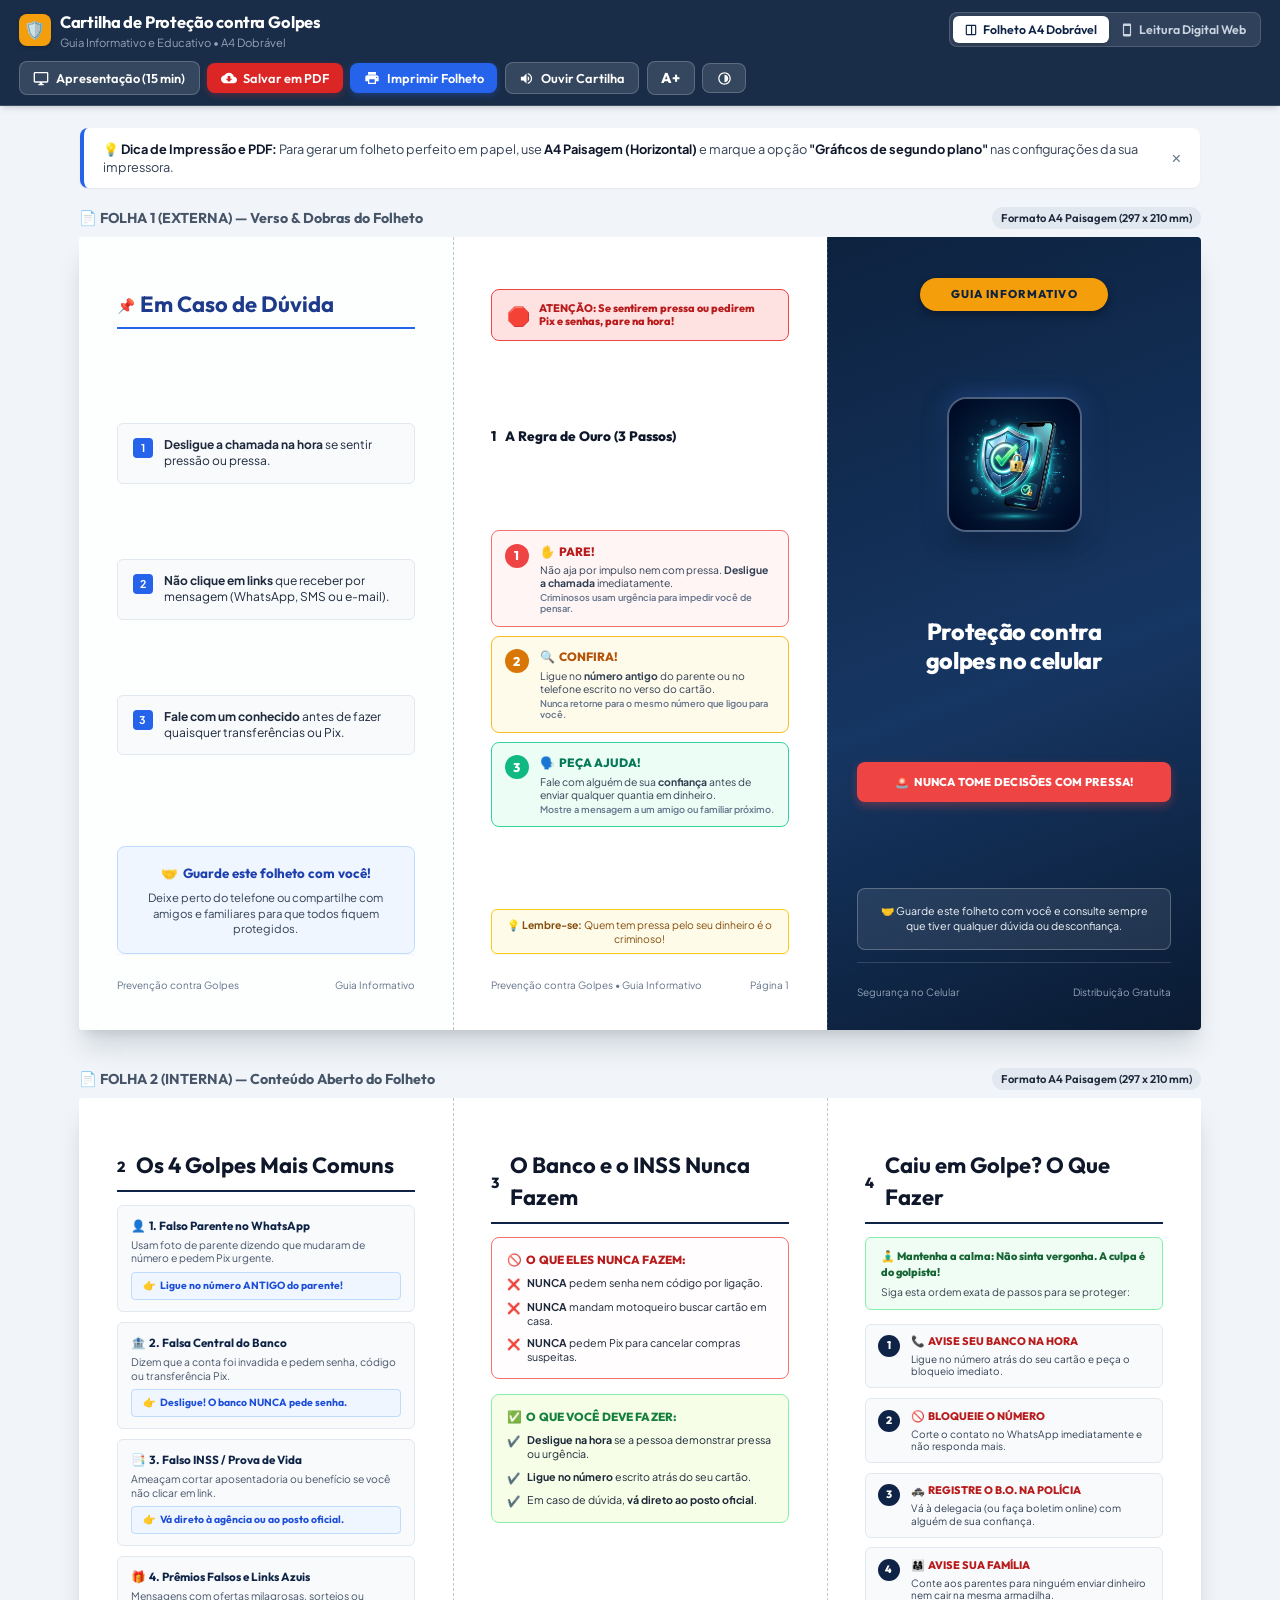
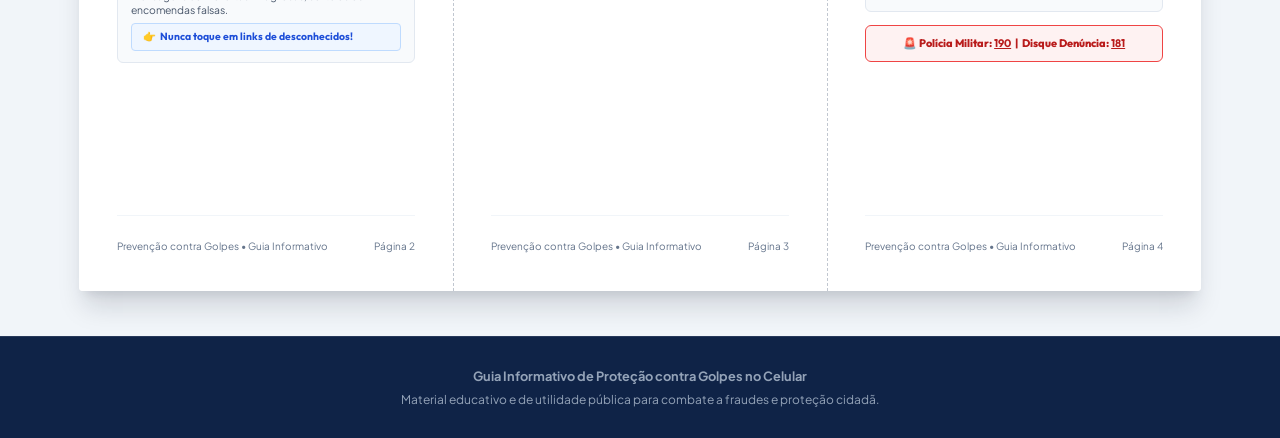
==== index.html @ 82b30ce7 "Publicar cartilha e apresentação" ====
<!DOCTYPE html>
<html lang="pt-BR">

<head>
  <meta charset="UTF-8">
  <meta name="viewport" content="width=device-width, initial-scale=1.0">
  <meta name="description"
    content="Guia Informativo e Cartilha de Proteção contra Golpes no Celular. Aprenda a reconhecer golpes comuns e saiba como se proteger com dicas práticas e telefones de emergência.">
  <meta name="theme-color" content="#0d223f">
  <title>Cartilha: Proteção Contra Golpes no Celular | Guia Informativo</title>

  <link rel="stylesheet" href="style.css">

  <!-- Biblioteca html2pdf para geração de PDF em alta resolução no cliente -->
  <script src="assets/html2pdf.bundle.min.js"></script>
</head>

<body>

  <!-- ======================================================================
       BARRA SUPERIOR DE FERRAMENTAS E ACESSIBILIDADE
       ====================================================================== -->
  <header class="top-toolbar no-print">
    <div class="toolbar-container">

      <!-- Marca / Título -->
      <div class="toolbar-brand">
        <div class="brand-icon" aria-hidden="true">🛡️</div>
        <div>
          <span class="brand-title">Cartilha de Proteção contra Golpes</span>
          <span class="brand-subtitle">Guia Informativo e Educativo • A4 Dobrável</span>
        </div>
      </div>

      <!-- Controles de Modo de Visualização -->
      <div class="btn-group" role="group" aria-label="Modo de visualização">
        <button id="btnViewTrifold" class="btn-toggle active"
          title="Visualizar layout original de folheto sanfonado A4">
          <svg width="14" height="14" viewBox="0 0 24 24" fill="currentColor">
            <path
              d="M19 3H5c-1.1 0-2 .9-2 2v14c0 1.1.9 2 2 2h14c1.1 0 2-.9 2-2V5c0-1.1-.9-2-2-2zm-7 16H5V5h7v14zm7 0h-5V5h5v14z" />
          </svg>
          Folheto A4 Dobrável
        </button>
        <button id="btnViewDigital" class="btn-toggle" title="Visualizar cartilha web em leitura contínua e interativa">
          <svg width="14" height="14" viewBox="0 0 24 24" fill="currentColor">
            <path
              d="M17 1.01L7 1c-1.1 0-2 .9-2 2v18c0 1.1.9 2 2 2h10c1.1 0 2-.9 2-2V3c0-1.1-.9-1.99-2-1.99zM17 19H7V5h10v14z" />
          </svg>
          Leitura Digital Web
        </button>
      </div>

      <!-- Ações: Download PDF, Impressão e Acessibilidade -->
      <div class="toolbar-actions">
        <!-- Apresentação para Palestra (15 min) -->
        <a href="apresentacao.html" class="btn btn-ghost"
          title="Abrir apresentação de slides interativa para palestra de 15 minutos">
          <svg width="16" height="16" viewBox="0 0 24 24" fill="currentColor">
            <path
              d="M21 3H3c-1.1 0-2 .9-2 2v12c0 1.1.9 2 2 2h7v2H8v2h8v-2h-2v-2h7c1.1 0 2-.9 2-2V5c0-1.1-.9-2-2-2zm0 14H3V5h18v12z" />
          </svg>
          Apresentação (15 min)
        </a>

        <!-- Salvar / Baixar PDF -->
        <button id="btnDownloadPdf" class="btn btn-pdf" title="Baixar arquivo PDF de alta resolução imediatamente">
          <svg width="16" height="16" viewBox="0 0 24 24" fill="currentColor">
            <path
              d="M19.35 10.04C18.67 6.59 15.64 4 12 4 9.11 4 6.6 5.64 5.35 8.04 2.34 8.36 0 10.91 0 14c0 3.31 2.69 6 6 6h13c2.76 0 5-2.24 5-5 0-2.64-2.05-4.78-4.65-4.96zM17 13l-5 5-5-5h3V9h4v4h3z" />
          </svg>
          Salvar em PDF
        </button>

        <!-- Diálogo de Impressão -->
        <button id="btnPrintNative" class="btn btn-print" title="Abrir janela de impressão do navegador">
          <svg width="16" height="16" viewBox="0 0 24 24" fill="currentColor">
            <path
              d="M19 8H5c-1.66 0-3 1.34-3 3v6h4v4h12v-4h4v-6c0-1.66-1.34-3-3-3zm-3 11H8v-5h8v5zm3-7c-.55 0-1-.45-1-1s.45-1 1-1 1 .45 1 1-.45 1-1 1zm-1-9H6v4h12V3z" />
          </svg>
          Imprimir Folheto
        </button>

        <!-- Leitor de Áudio -->
        <button id="btnSpeak" class="btn btn-ghost" title="Ouvir orientações da cartilha em voz alta">
          <svg width="15" height="15" viewBox="0 0 24 24" fill="currentColor">
            <path
              d="M3 9v6h4l5 5V4L7 9H3zm13.5 3c0-1.77-1.02-3.29-2.5-4.03v8.05c1.48-.73 2.5-2.25 2.5-4.02zM14 3.23v2.06c2.89.86 5 3.54 5 6.71s-2.11 5.85-5 6.71v2.06c4.01-.91 7-4.49 7-8.77s-2.99-7.86-7-8.77z" />
          </svg>
          Ouvir Cartilha
        </button>

        <!-- Acessibilidade: Tamanho de Fonte -->
        <button id="btnFontSize" class="btn btn-ghost" title="Aumentar tamanho das letras para facilitar leitura">
          <span style="font-weight: 800; font-size: 0.95rem;">A+</span>
        </button>

        <!-- Acessibilidade: Alto Contraste -->
        <button id="btnContrast" class="btn btn-ghost" title="Alternar modo de alto contraste para melhor visibilidade">
          <svg width="15" height="15" viewBox="0 0 24 24" fill="currentColor">
            <path
              d="M12 2C6.48 2 2 6.48 2 12s4.48 10 10 10 10-4.48 10-10S17.52 2 12 2zm0 18c-4.41 0-8-3.59-8-8s3.59-8 8-8 8 3.59 8 8-3.59 8-8 8zm0-14v12c3.31 0 6-2.69 6-6s-2.69-6-6-6z" />
          </svg>
        </button>
      </div>

    </div>
  </header>

  <!-- ======================================================================
       CONTEÚDO PRINCIPAL
       ====================================================================== -->
  <main class="main-wrapper">

    <!-- Dica Amigável para Salvar em PDF / Impressão -->
    <div id="printTipBar" class="print-tip-bar no-print">
      <div>
        💡 <strong>Dica de Impressão e PDF:</strong> Para gerar um folheto perfeito em papel, use <strong>A4 Paisagem
          (Horizontal)</strong> e marque a opção <strong>"Gráficos de segundo plano"</strong> nas configurações da sua
        impressora.
      </div>
      <button id="closeTipBtn" class="close-tip" title="Fechar dica">&times;</button>
    </div>

    <!-- ====================================================================
         CONTAINER 1: FOLHETO SANFONADO A4 (FRENTE E VERSO)
         Idêntico ao arquivo PDF original em formato dobrável
         ==================================================================== -->
    <div id="trifoldPrintTarget">
      <div id="trifoldContainer" class="trifold-view-container active-view">

        <!-- =================== PÁGINA 1: EXTERNA / VERSO =================== -->
        <div class="sheet-section">
          <div class="sheet-label no-print">
            <span>📄 FOLHA 1 (EXTERNA) — Verso & Dobras do Folheto</span>
            <span class="sheet-badge">Formato A4 Paisagem (297 x 210 mm)</span>
          </div>

          <div class="a4-sheet" id="sheetPage1">

            <!-- Painel 1 (Esquerda): Em Caso de Dúvida -->
            <section class="panel panel-doubt" aria-label="Em Caso de Dúvida">
              <div class="panel-content">
                <div class="section-badge-blue">
                  <span aria-hidden="true">📌</span>
                  <h2>Em Caso de Dúvida</h2>
                </div>

                <ul class="doubt-list">
                  <li class="doubt-item">
                    <span class="doubt-num">1</span>
                    <span><strong>Desligue a chamada na hora</strong> se sentir pressão ou pressa.</span>
                  </li>
                  <li class="doubt-item">
                    <span class="doubt-num">2</span>
                    <span><strong>Não clique em links</strong> que receber por mensagem (WhatsApp, SMS ou
                      e-mail).</span>
                  </li>
                  <li class="doubt-item">
                    <span class="doubt-num">3</span>
                    <span><strong>Fale com um conhecido</strong> antes de fazer quaisquer transferências ou Pix.</span>
                  </li>
                </ul>

                <div class="keep-booklet-box">
                  <h4><span aria-hidden="true">🤝</span> Guarde este folheto com você!</h4>
                  <p>Deixe perto do telefone ou compartilhe com amigos e familiares para que todos fiquem protegidos.
                  </p>
                </div>
              </div>

              <footer class="panel-footer">
                <span>Prevenção contra Golpes</span>
                <span>Guia Informativo</span>
              </footer>
            </section>

            <!-- Painel 2 (Centro): A Regra de Ouro (3 Passos) -->
            <section class="panel panel-golden-rule" aria-label="A Regra de Ouro">
              <div class="panel-content">
                <div class="attention-banner">
                  <span class="alert-icon" aria-hidden="true">🛑</span>
                  <p>ATENÇÃO: Se sentirem pressa ou pedirem Pix e senhas, pare na hora!</p>
                </div>

                <div class="golden-title">
                  <span class="step-num-dark">1</span>
                  <h2>A Regra de Ouro (3 Passos)</h2>
                </div>

                <div class="golden-steps">
                  <!-- Passo 1 -->
                  <div class="golden-step-card step-red">
                    <div class="step-badge-circle">1</div>
                    <div class="step-card-body">
                      <h4><span aria-hidden="true">✋</span> PARE!</h4>
                      <p>Não aja por impulso nem com pressa. <strong>Desligue a chamada</strong> imediatamente.</p>
                      <span class="step-action-hint">Criminosos usam urgência para impedir você de pensar.</span>
                    </div>
                  </div>

                  <!-- Passo 2 -->
                  <div class="golden-step-card step-amber">
                    <div class="step-badge-circle">2</div>
                    <div class="step-card-body">
                      <h4><span aria-hidden="true">🔍</span> CONFIRA!</h4>
                      <p>Ligue no <strong>número antigo</strong> do parente ou no telefone escrito no verso do cartão.</p>
                      <span class="step-action-hint">Nunca retorne para o mesmo número que ligou para você.</span>
                    </div>
                  </div>

                  <!-- Passo 3 -->
                  <div class="golden-step-card step-green">
                    <div class="step-badge-circle">3</div>
                    <div class="step-card-body">
                      <h4><span aria-hidden="true">🗣️</span> PEÇA AJUDA!</h4>
                      <p>Fale com alguém de sua <strong>confiança</strong> antes de enviar qualquer quantia em dinheiro.</p>
                      <span class="step-action-hint">Mostre a mensagem a um amigo ou familiar próximo.</span>
                    </div>
                  </div>
                </div>

                <div class="golden-tip-box">
                  💡 <strong>Lembre-se:</strong> Quem tem pressa pelo seu dinheiro é o criminoso!
                </div>
              </div>

              <footer class="panel-footer">
                <span>Prevenção contra Golpes • Guia Informativo</span>
                <span>Página 1</span>
              </footer>
            </section>

            <!-- Painel 3 (Direita): Capa Principal do Folheto -->
            <section class="panel panel-cover" aria-label="Capa do Guia Informativo">
              <div class="panel-content">
                <div class="cover-badge">GUIA INFORMATIVO</div>

                <div class="cover-illustration">
                  <img src="assets/cover-illustration.jpg" alt="Escudo de proteção digital e smartphone seguro"
                    width="145" height="145">
                </div>

                <h1 class="cover-title">
                  Proteção contra<br>
                  <span>golpes no celular</span>
                </h1>

                <div class="cover-alert-banner">
                  <span aria-hidden="true">🚨</span>
                  <span>NUNCA TOME DECISÕES COM PRESSA!</span>
                </div>

                <div class="cover-reminder-box">
                  <p>🤝 Guarde este folheto com você e consulte sempre que tiver qualquer dúvida ou desconfiança.</p>
                </div>
              </div>

              <footer class="panel-footer" style="border-top-color: rgba(255,255,255,0.15); color: #94a3b8;">
                <span>Segurança no Celular</span>
                <span>Distribuição Gratuita</span>
              </footer>
            </section>

          </div>
        </div>

        <!-- =================== PÁGINA 2: INTERNA / FRENTE ABERTA =================== -->
        <div class="sheet-section">
          <div class="sheet-label no-print">
            <span>📄 FOLHA 2 (INTERNA) — Conteúdo Aberto do Folheto</span>
            <span class="sheet-badge">Formato A4 Paisagem (297 x 210 mm)</span>
          </div>

          <div class="a4-sheet" id="sheetPage2">

            <!-- Painel 4 (Esquerda): Os 4 Golpes Mais Comuns -->
            <section class="panel panel-scams" aria-label="Os 4 Golpes Mais Comuns">
              <div class="panel-content">
                <div class="section-header-line">
                  <span class="step-num-dark">2</span>
                  <h2>Os 4 Golpes Mais Comuns</h2>
                </div>

                <div class="scams-list">
                  <!-- Golpe 1 -->
                  <div class="scam-item-card">
                    <div class="scam-header">
                      <span aria-hidden="true">👤</span>
                      <span>1. Falso Parente no WhatsApp</span>
                    </div>
                    <p class="scam-desc">Usam foto de parente dizendo que mudaram de número e pedem Pix urgente.</p>
                    <div class="scam-action">
                      <span aria-hidden="true">👉</span> Ligue no número ANTIGO do parente!
                    </div>
                  </div>

                  <!-- Golpe 2 -->
                  <div class="scam-item-card">
                    <div class="scam-header">
                      <span aria-hidden="true">🏦</span>
                      <span>2. Falsa Central do Banco</span>
                    </div>
                    <p class="scam-desc">Dizem que a conta foi invadida e pedem senha, código ou transferência Pix.</p>
                    <div class="scam-action">
                      <span aria-hidden="true">👉</span> Desligue! O banco NUNCA pede senha.
                    </div>
                  </div>

                  <!-- Golpe 3 -->
                  <div class="scam-item-card">
                    <div class="scam-header">
                      <span aria-hidden="true">📑</span>
                      <span>3. Falso INSS / Prova de Vida</span>
                    </div>
                    <p class="scam-desc">Ameaçam cortar aposentadoria ou benefício se você não clicar em link.</p>
                    <div class="scam-action">
                      <span aria-hidden="true">👉</span> Vá direto à agência ou ao posto oficial.
                    </div>
                  </div>

                  <!-- Golpe 4 -->
                  <div class="scam-item-card">
                    <div class="scam-header">
                      <span aria-hidden="true">🎁</span>
                      <span>4. Prêmios Falsos e Links Azuis</span>
                    </div>
                    <p class="scam-desc">Mensagens com ofertas milagrosas, sorteios ou encomendas falsas.</p>
                    <div class="scam-action">
                      <span aria-hidden="true">👉</span> Nunca toque em links de desconhecidos!
                    </div>
                  </div>
                </div>
              </div>

              <footer class="panel-footer">
                <span>Prevenção contra Golpes • Guia Informativo</span>
                <span>Página 2</span>
              </footer>
            </section>

            <!-- Painel 5 (Centro): O Banco e o INSS Nunca Fazem -->
            <section class="panel panel-rules" aria-label="O Banco e o INSS Nunca Fazem">
              <div class="panel-content">
                <div class="section-header-line">
                  <span class="step-num-dark">3</span>
                  <h2>O Banco e o INSS Nunca Fazem</h2>
                </div>

                <div class="rules-container">
                  <!-- Caixa: Nunca Fazem -->
                  <div class="rule-box box-never">
                    <div class="rule-box-title">
                      <span aria-hidden="true">🚫</span> O QUE ELES NUNCA FAZEM:
                    </div>
                    <ul class="rule-list">
                      <li>
                        <span class="rule-icon" aria-hidden="true">❌</span>
                        <span><strong>NUNCA</strong> pedem senha nem código por ligação.</span>
                      </li>
                      <li>
                        <span class="rule-icon" aria-hidden="true">❌</span>
                        <span><strong>NUNCA</strong> mandam motoqueiro buscar cartão em casa.</span>
                      </li>
                      <li>
                        <span class="rule-icon" aria-hidden="true">❌</span>
                        <span><strong>NUNCA</strong> pedem Pix para cancelar compras suspeitas.</span>
                      </li>
                    </ul>
                  </div>

                  <!-- Caixa: O que você deve fazer -->
                  <div class="rule-box box-do">
                    <div class="rule-box-title">
                      <span aria-hidden="true">✅</span> O QUE VOCÊ DEVE FAZER:
                    </div>
                    <ul class="rule-list">
                      <li>
                        <span class="rule-icon" aria-hidden="true">✔️</span>
                        <span><strong>Desligue na hora</strong> se a pessoa demonstrar pressa ou urgência.</span>
                      </li>
                      <li>
                        <span class="rule-icon" aria-hidden="true">✔️</span>
                        <span><strong>Ligue no número</strong> escrito atrás do seu cartão.</span>
                      </li>
                      <li>
                        <span class="rule-icon" aria-hidden="true">✔️</span>
                        <span>Em caso de dúvida, <strong>vá direto ao posto oficial</strong>.</span>
                      </li>
                    </ul>
                  </div>
                </div>
              </div>

              <footer class="panel-footer">
                <span>Prevenção contra Golpes • Guia Informativo</span>
                <span>Página 3</span>
              </footer>
            </section>

            <!-- Painel 6 (Direita): Caiu em Golpe? O Que Fazer -->
            <section class="panel panel-recovery" aria-label="Caiu em Golpe? O Que Fazer">
              <div class="panel-content">
                <div class="section-header-line">
                  <span class="step-num-dark">4</span>
                  <h2>Caiu em Golpe? O Que Fazer</h2>
                </div>

                <div class="calm-notice-box">
                  <strong>🧘‍♂️ Mantenha a calma: Não sinta vergonha. A culpa é do golpista!</strong>
                  <p>Siga esta ordem exata de passos para se proteger:</p>
                </div>

                <div class="recovery-steps-list">
                  <!-- Passo 1 -->
                  <div class="recovery-step-item">
                    <div class="recovery-step-num">1</div>
                    <div class="recovery-step-content">
                      <h5><span aria-hidden="true">📞</span> AVISE SEU BANCO NA HORA</h5>
                      <p>Ligue no número atrás do seu cartão e peça o bloqueio imediato.</p>
                    </div>
                  </div>

                  <!-- Passo 2 -->
                  <div class="recovery-step-item">
                    <div class="recovery-step-num">2</div>
                    <div class="recovery-step-content">
                      <h5><span aria-hidden="true">🚫</span> BLOQUEIE O NÚMERO</h5>
                      <p>Corte o contato no WhatsApp imediatamente e não responda mais.</p>
                    </div>
                  </div>

                  <!-- Passo 3 -->
                  <div class="recovery-step-item">
                    <div class="recovery-step-num">3</div>
                    <div class="recovery-step-content">
                      <h5><span aria-hidden="true">🚓</span> REGISTRE O B.O. NA POLÍCIA</h5>
                      <p>Vá à delegacia (ou faça boletim online) com alguém de sua confiança.</p>
                    </div>
                  </div>

                  <!-- Passo 4 -->
                  <div class="recovery-step-item">
                    <div class="recovery-step-num">4</div>
                    <div class="recovery-step-content">
                      <h5><span aria-hidden="true">👨‍👩‍👧</span> AVISE SUA FAMÍLIA</h5>
                      <p>Conte aos parentes para ninguém enviar dinheiro nem cair na mesma armadilha.</p>
                    </div>
                  </div>
                </div>

                <div class="police-box">
                  🚨 Polícia Militar: <a href="tel:190"><strong>190</strong></a> &nbsp;|&nbsp; Disque Denúncia: <a
                    href="tel:181"><strong>181</strong></a>
                </div>
              </div>

              <footer class="panel-footer">
                <span>Prevenção contra Golpes • Guia Informativo</span>
                <span>Página 4</span>
              </footer>
            </section>

          </div>
        </div>

      </div>
    </div>

    <!-- ====================================================================
         CONTAINER 2: MODO LEITURA DIGITAL WEB (MOBILE & INTERATIVO)
         Ideal para leitura em tela, celulares, busca e testes
         ==================================================================== -->
    <div id="digitalContainer" class="digital-view-container no-print">

      <!-- Hero Digital -->
      <section class="digital-hero">
        <div class="hero-text">
          <span class="hero-tag">GUIA INFORMATIVO DIGITAL</span>
          <h1 class="hero-title">
            Proteção contra<br>
            <span>golpes no celular</span>
          </h1>

          <div class="hero-urgent-banner">
            <span aria-hidden="true">🚨</span>
            <span>NUNCA TOME DECISÕES COM PRESSA!</span>
          </div>

          <p style="color: #cbd5e1; font-size: 0.95rem;">
            Os golpistas usam o medo e a urgência para fazer você agir sem pensar. Este guia foi feito para proteger
            você, seus familiares e suas economias.
          </p>
        </div>

        <div class="hero-image-wrap">
          <img src="assets/cover-illustration.jpg" alt="Ilustração moderna de smartphone seguro com escudo">
        </div>
      </section>

      <!-- Barra de Busca Rápida -->
      <div class="search-filter-box">
        <span class="search-icon" aria-hidden="true">🔍</span>
        <input type="text" id="digitalSearchInput" class="search-input"
          placeholder="Pesquisar por assunto: 'WhatsApp', 'Pix', 'INSS', 'Senha'..." aria-label="Buscar na cartilha">
      </div>

      <!-- Simulador Rápido / Detector de Risco -->
      <section class="digital-card" style="border-left: 5px solid #ef4444;">
        <h3 class="card-title-lg" style="color: #b91c1c;">
          <span aria-hidden="true">⚡</span> Teste Rápido: Você está em perigo agora?
        </h3>
        <p style="color: #475569; font-size: 0.95rem;">
          Marque se você estiver vivenciando alguma das situações abaixo:
        </p>

        <div class="simulator-box">
          <label class="check-item">
            <input type="checkbox" id="chkUrgency">
            <span>A pessoa do outro lado está dizendo que é <strong>urgente</strong> ou que você vai perder algo?</span>
          </label>

          <label class="check-item">
            <input type="checkbox" id="chkPix">
            <span>Estão pedindo para você transferir <strong>Pix</strong>, digitar senha ou passar código SMS?</span>
          </label>

          <label class="check-item">
            <input type="checkbox" id="chkLink">
            <span>Enviaram um <strong>link</strong> para você clicar e fazer "atualização" ou cancelamento?</span>
          </label>

          <div id="simResult" class="simulator-result"></div>
        </div>
      </section>

      <!-- Seção 1: Regra de Ouro -->
      <section class="digital-card">
        <h3 class="card-title-lg">
          <span aria-hidden="true">🛡️</span> 1. A Regra de Ouro (3 Passos de Proteção)
        </h3>

        <div class="attention-banner" style="margin-bottom: 0;">
          <span class="alert-icon" aria-hidden="true">🛑</span>
          <p>ATENÇÃO: Se sentirem pressa ou pedirem Pix e senhas, pare na hora!</p>
        </div>

        <div class="golden-steps">
          <div class="golden-step-card step-red" style="padding: 1rem 1.25rem;">
            <div class="step-badge-circle" style="width: 32px; height: 32px; font-size: 1.1rem;">1</div>
            <div class="step-card-body">
              <h4 style="font-size: 1.15rem;"><span aria-hidden="true">✋</span> PARE!</h4>
              <p style="font-size: 0.95rem;">Não aja por impulso nem com pressa. Desligue a chamada imediatamente.</p>
            </div>
          </div>

          <div class="golden-step-card step-amber" style="padding: 1rem 1.25rem;">
            <div class="step-badge-circle" style="width: 32px; height: 32px; font-size: 1.1rem;">2</div>
            <div class="step-card-body">
              <h4 style="font-size: 1.15rem;"><span aria-hidden="true">🔍</span> CONFIRA!</h4>
              <p style="font-size: 0.95rem;">Ligue no número antigo do parente ou no telefone escrito no verso do seu
                cartão.</p>
            </div>
          </div>

          <div class="golden-step-card step-green" style="padding: 1rem 1.25rem;">
            <div class="step-badge-circle" style="width: 32px; height: 32px; font-size: 1.1rem;">3</div>
            <div class="step-card-body">
              <h4 style="font-size: 1.15rem;"><span aria-hidden="true">🗣️</span> PEÇA AJUDA!</h4>
              <p style="font-size: 0.95rem;">Fale com alguém de sua confiança antes de transferir qualquer valor
                financeiro.</p>
            </div>
          </div>
        </div>
      </section>

      <!-- Seção 2: Os 4 Golpes Mais Comuns -->
      <section class="digital-card">
        <h3 class="card-title-lg">
          <span aria-hidden="true">⚠️</span> 2. Os 4 Golpes Mais Comuns no Brasil
        </h3>

        <div class="digital-scams-grid">
          <!-- Golpe 1 -->
          <div class="digital-scam-box">
            <div>
              <h4>👤 1. Falso Parente no WhatsApp</h4>
              <p>Criminosos utilizam a foto de um filho ou parente dizendo que trocaram de número e precisam de dinheiro
                com urgência para pagar uma conta.</p>
            </div>
            <div class="digital-scam-badge">
              👉 Ligue no número ANTIGO do parente!
            </div>
          </div>

          <!-- Golpe 2 -->
          <div class="digital-scam-box">
            <div>
              <h4>🏦 2. Falsa Central do Banco</h4>
              <p>Uma gravação finge ser do seu banco informando compra suspeita e pede para você digitar sua senha ou
                fazer um Pix para cancelamento.</p>
            </div>
            <div class="digital-scam-badge">
              👉 Desligue! O banco NUNCA pede senha.
            </div>
          </div>

          <!-- Golpe 3 -->
          <div class="digital-scam-box">
            <div>
              <h4>📑 3. Falso INSS / Prova de Vida</h4>
              <p>Enviam SMS ou WhatsApp avisando que seu benefício previdenciário será bloqueado se você não clicar num
                link para recadastramento.</p>
            </div>
            <div class="digital-scam-badge">
              👉 Vá direto à agência ou ao posto oficial.
            </div>
          </div>

          <!-- Golpe 4 -->
          <div class="digital-scam-box">
            <div>
              <h4>🎁 4. Prêmios Falsos e Links Azuis</h4>
              <p>Mensagens prometendo brindes, restituição do Imposto de Renda ou encomendas presas no Correios com link
                para pagamento de taxas.</p>
            </div>
            <div class="digital-scam-badge">
              👉 Nunca toque em links de desconhecidos!
            </div>
          </div>
        </div>
      </section>

      <!-- Seção 3: Regras Vitais (Nunca Fazem vs O que fazer) -->
      <section class="digital-card">
        <h3 class="card-title-lg">
          <span aria-hidden="true">📋</span> 3. O Banco e o INSS Nunca Fazem
        </h3>

        <div class="digital-rules-grid">
          <!-- O que nunca fazem -->
          <div class="digital-rule-col col-danger">
            <h4><span aria-hidden="true">🚫</span> O QUE ELES NUNCA FAZEM:</h4>
            <ul>
              <li>
                <span aria-hidden="true">❌</span>
                <span><strong>NUNCA pedem senha nem código por ligação.</strong> Nem por SMS ou WhatsApp.</span>
              </li>
              <li>
                <span aria-hidden="true">❌</span>
                <span><strong>NUNCA mandam motoqueiro buscar cartão em casa</strong> sob pretexto de perícia ou
                  clonagem.</span>
              </li>
              <li>
                <span aria-hidden="true">❌</span>
                <span><strong>NUNCA pedem Pix para cancelar compras suspeitas.</strong> Dinheiro enviado não cancela
                  nada!</span>
              </li>
            </ul>
          </div>

          <!-- O que você deve fazer -->
          <div class="digital-rule-col col-success">
            <h4><span aria-hidden="true">✅</span> O QUE VOCÊ DEVE FAZER:</h4>
            <ul>
              <li>
                <span aria-hidden="true">✔️</span>
                <span><strong>Desligue na hora</strong> se a pessoa demonstrar pressa ou agressividade.</span>
              </li>
              <li>
                <span aria-hidden="true">✔️</span>
                <span><strong>Ligue no número escrito atrás do seu cartão</strong> bancário usando outro aparelho se
                  puder.</span>
              </li>
              <li>
                <span aria-hidden="true">✔️</span>
                <span>Em caso de qualquer dúvida, <strong>vá direto ao posto oficial</strong> ou à agência
                  física.</span>
              </li>
            </ul>
          </div>
        </div>
      </section>

      <!-- Seção 4: O Que Fazer se Cair em Golpe -->
      <section class="digital-card">
        <h3 class="card-title-lg">
          <span aria-hidden="true">🚨</span> 4. Caiu em Golpe? O Que Fazer Imediatamente
        </h3>

        <div class="calm-notice-box" style="padding: 1rem 1.25rem;">
          <strong style="font-size: 1.05rem;">🧘‍♂️ Mantenha a calma: Não sinta vergonha. A culpa é do
            golpista!</strong>
          <p style="font-size: 0.95rem;">Golpistas são profissionais treinados para enganar. Não hesite em agir
            rapidamente seguindo estes 4 passos:</p>
        </div>

        <div class="recovery-steps-list">
          <div class="recovery-step-item" style="padding: 1rem 1.25rem;">
            <div class="recovery-step-num" style="width: 28px; height: 28px; font-size: 0.95rem;">1</div>
            <div class="recovery-step-content">
              <h5 style="font-size: 1rem;"><span aria-hidden="true">📞</span> AVISE SEU BANCO NA HORA</h5>
              <p style="font-size: 0.95rem;">Ligue no número oficial atrás do seu cartão e solicite o bloqueio imediato
                do Pix, cartões e aplicativo.</p>
            </div>
          </div>

          <div class="recovery-step-item" style="padding: 1rem 1.25rem;">
            <div class="recovery-step-num" style="width: 28px; height: 28px; font-size: 0.95rem;">2</div>
            <div class="recovery-step-content">
              <h5 style="font-size: 1rem;"><span aria-hidden="true">🚫</span> BLOQUEIE O NÚMERO</h5>
              <p style="font-size: 0.95rem;">Corte o contato no WhatsApp imediatamente e tire capturas de tela (prints)
                das conversas.</p>
            </div>
          </div>

          <div class="recovery-step-item" style="padding: 1rem 1.25rem;">
            <div class="recovery-step-num" style="width: 28px; height: 28px; font-size: 0.95rem;">3</div>
            <div class="recovery-step-content">
              <h5 style="font-size: 1rem;"><span aria-hidden="true">🚓</span> REGISTRE O B.O. NA POLÍCIA</h5>
              <p style="font-size: 0.95rem;">Vá à delegacia acompanhado de alguém de confiança ou registre o Boletim de
                Ocorrência pela Delegacia Eletrônica.</p>
            </div>
          </div>

          <div class="recovery-step-item" style="padding: 1rem 1.25rem;">
            <div class="recovery-step-num" style="width: 28px; height: 28px; font-size: 0.95rem;">4</div>
            <div class="recovery-step-content">
              <h5 style="font-size: 1rem;"><span aria-hidden="true">👨‍👩‍👧</span> AVISE SUA FAMÍLIA</h5>
              <p style="font-size: 0.95rem;">Comunique familiares próximos para evitar que usem sua conta ou informações
                para enganar seus parentes.</p>
            </div>
          </div>
        </div>

        <h4 style="font-family: var(--font-heading); margin-top: 1rem; color: #0f2347;">Discagem Rápida de Emergência:
        </h4>
        <div class="emergency-grid">
          <a href="tel:190" class="emergency-btn-call">
            📞 LIGAR 190
            <span>Polícia Militar (Casos Imediatos)</span>
          </a>
          <a href="tel:181" class="emergency-btn-call" style="background: #b91c1c;">
            🛡️ LIGAR 181
            <span>Disque Denúncia Anônimo</span>
          </a>
        </div>
      </section>

    </div>

  </main>

  <!-- ======================================================================
       MODAL DE INFORMAÇÕES DE IMPRESSÃO
       ====================================================================== -->
  <div id="printModal" class="modal-overlay" role="dialog" aria-modal="true" aria-labelledby="printModalTitle">
    <div class="modal-card">
      <button id="closePrintModal" class="modal-close-btn" aria-label="Fechar janela">&times;</button>
      <h3 id="printModalTitle"><span aria-hidden="true">🖨️</span> Como Salvar em PDF ou Imprimir</h3>

      <p>Para obter o melhor resultado no formato original de folheto dobrável:</p>

      <ul style="padding-left: 1.25rem; color: #334155; font-size: 0.92rem; line-height: 1.6;">
        <li><strong>Destino / Impressora:</strong> Escolha <em>"Salvar como PDF"</em> (ou sua impressora física).</li>
        <li><strong>Layout:</strong> Selecione <strong>Paisagem (Horizontal)</strong>.</li>
        <li><strong>Tamanho do papel:</strong> <strong>A4</strong>.</li>
        <li><strong>Mais definições:</strong> Marque a caixa <strong>"Gráficos de segundo plano"</strong> para que as
          cores fiquem perfeitas.</li>
        <li><strong>Margens:</strong> Deixe em <strong>Nenhuma</strong> ou <strong>Padrão</strong>.</li>
      </ul>

      <div class="modal-actions">
        <button id="confirmPrintBtn" class="btn btn-print" style="padding: 0.6rem 1.25rem; font-size: 0.95rem;">
          Continuar para Impressão / PDF
        </button>
      </div>
    </div>
  </div>

  <!-- ======================================================================
       MODAL DE PROGRESSO DO PDF
       ====================================================================== -->
  <div id="pdfProgressModal" class="modal-overlay" role="status" aria-live="polite">
    <div class="modal-card" style="text-align: center; max-width: 420px; align-items: center;">
      <div style="font-size: 2.5rem; margin-bottom: 0.5rem;" aria-hidden="true">⏳</div>
      <h3 style="font-size: 1.2rem;">Gerando Arquivo PDF</h3>
      <p id="pdfProgressText">Preparando páginas do folheto...</p>
    </div>
  </div>

  <!-- ======================================================================
       RODAPÉ INFORMATIVO
       ====================================================================== -->
  <footer class="site-footer no-print">
    <p><strong>Guia Informativo de Proteção contra Golpes no Celular</strong></p>
    <p style="margin-top: 0.35rem; font-size: 0.8rem;">
      Material educativo e de utilidade pública para combate a fraudes e proteção cidadã.
    </p>
  </footer>

  <script src="script.js"></script>
</body>

</html>
---- style.css ----
/* ==========================================================================
   CARTILHA DE PROTEÇÃO CONTRA GOLPES NO CELULAR
   Design System, Folheto Tríptico A4 & Estilos de Impressão PDF
   ========================================================================== */

@import url('https://fonts.googleapis.com/css2?family=Outfit:wght@400;500;600;700;800;900&family=Plus+Jakarta+Sans:wght@400;500;600;700;800&display=swap');

:root {
  /* Cores Principais */
  --color-primary: #1e3a8a;
  --color-primary-dark: #0f2347;
  --color-primary-light: #eff6ff;
  --color-cover-bg: #0d223f;
  --color-cover-gradient: linear-gradient(160deg, #0d223f 0%, #163663 55%, #0a1b32 100%);
  
  /* Cores Semânticas / Alertas */
  --color-danger: #dc2626;
  --color-danger-bg: #fef2f2;
  --color-danger-border: #fca5a5;
  --color-danger-text: #991b1b;

  --color-warning: #d97706;
  --color-warning-bg: #fffbeb;
  --color-warning-border: #fde68a;
  --color-warning-text: #92400e;

  --color-success: #059669;
  --color-success-bg: #ecfdf5;
  --color-success-border: #a7f3d0;
  --color-success-text: #065f46;

  --color-info: #0284c7;
  --color-info-bg: #f0f9ff;
  --color-info-border: #bae6fd;
  --color-info-text: #0369a1;

  /* Neutros */
  --color-bg-app: #f1f5f9;
  --color-card-bg: #ffffff;
  --color-text-main: #0f172a;
  --color-text-muted: #475569;
  --color-border: #e2e8f0;
  --color-border-dark: #cbd5e1;

  /* Tipografia */
  --font-heading: 'Outfit', -apple-system, BlinkMacSystemFont, 'Segoe UI', Roboto, sans-serif;
  --font-body: 'Plus Jakarta Sans', -apple-system, BlinkMacSystemFont, 'Segoe UI', Roboto, sans-serif;
  --font-size-base: 15px;

  /* Sombras */
  --shadow-sm: 0 1px 2px 0 rgba(0, 0, 0, 0.05);
  --shadow-md: 0 4px 6px -1px rgba(0, 0, 0, 0.1), 0 2px 4px -2px rgba(0, 0, 0, 0.1);
  --shadow-lg: 0 10px 15px -3px rgba(0, 0, 0, 0.1), 0 4px 6px -4px rgba(0, 0, 0, 0.1);
  --shadow-sheet: 0 20px 25px -5px rgba(15, 23, 42, 0.15), 0 8px 10px -6px rgba(15, 23, 42, 0.1);

  /* Dimensões A4 Paisagem (Landscape) */
  --a4-width: 297mm;
  --a4-height: 210mm;
}

/* Modos de Acessibilidade */
body.font-large {
  --font-size-base: 17px;
}
body.font-xlarge {
  --font-size-base: 19px;
}

body.high-contrast {
  --color-bg-app: #000000;
  --color-card-bg: #121212;
  --color-text-main: #ffffff;
  --color-text-muted: #e2e8f0;
  --color-border: #334155;
  --color-primary-light: #1e293b;
  --color-danger-bg: #450a0a;
  --color-danger-text: #fecaca;
  --color-warning-bg: #451a03;
  --color-warning-text: #fde68a;
  --color-success-bg: #064e3b;
  --color-success-text: #a7f3d0;
  --color-info-bg: #082f49;
  --color-info-text: #bae6fd;
}

/* Reset Básico */
*, *::before, *::after {
  box-sizing: border-box;
  margin: 0;
  padding: 0;
}

html {
  font-size: var(--font-size-base);
  scroll-behavior: smooth;
  -webkit-text-size-adjust: 100%;
}

body {
  font-family: var(--font-body);
  color: var(--color-text-main);
  background-color: var(--color-bg-app);
  line-height: 1.45;
  min-height: 100vh;
  display: flex;
  flex-direction: column;
}

/* ==========================================================================
   BARRA SUPERIOR DE FERRAMENTAS / NAVBAR
   ========================================================================== */
.top-toolbar {
  position: sticky;
  top: 0;
  z-index: 1000;
  background: rgba(13, 34, 63, 0.95);
  backdrop-filter: blur(12px);
  -webkit-backdrop-filter: blur(12px);
  border-bottom: 1px solid rgba(255, 255, 255, 0.15);
  color: #ffffff;
  padding: 0.65rem 1.25rem;
  box-shadow: var(--shadow-md);
}

.toolbar-container {
  max-width: 1380px;
  margin: 0 auto;
  display: flex;
  align-items: center;
  justify-content: space-between;
  flex-wrap: wrap;
  gap: 0.75rem;
}

.toolbar-brand {
  display: flex;
  align-items: center;
  gap: 0.6rem;
}

.brand-icon {
  width: 32px;
  height: 32px;
  background: #f59e0b;
  color: #0f172a;
  border-radius: 8px;
  display: flex;
  align-items: center;
  justify-content: center;
  font-size: 1.15rem;
  box-shadow: 0 2px 4px rgba(0,0,0,0.2);
}

.brand-title {
  font-family: var(--font-heading);
  font-size: 1.1rem;
  font-weight: 700;
  letter-spacing: -0.01em;
  color: #ffffff;
}

.brand-subtitle {
  font-size: 0.75rem;
  color: #94a3b8;
  display: block;
}

.toolbar-actions {
  display: flex;
  align-items: center;
  gap: 0.5rem;
  flex-wrap: wrap;
}

/* Grupos de Botões */
.btn-group {
  display: inline-flex;
  background: rgba(255, 255, 255, 0.1);
  padding: 3px;
  border-radius: 8px;
  border: 1px solid rgba(255, 255, 255, 0.15);
}

.btn-toggle {
  background: transparent;
  color: #cbd5e1;
  border: none;
  padding: 0.4rem 0.75rem;
  font-family: var(--font-heading);
  font-size: 0.82rem;
  font-weight: 600;
  border-radius: 6px;
  cursor: pointer;
  display: inline-flex;
  align-items: center;
  gap: 0.35rem;
  transition: all 0.2s ease;
}

.btn-toggle:hover {
  color: #ffffff;
  background: rgba(255, 255, 255, 0.08);
}

.btn-toggle.active {
  background: #ffffff;
  color: #0f2347;
  box-shadow: 0 2px 4px rgba(0, 0, 0, 0.15);
}

/* Botões de Ação Primária */
.btn {
  font-family: var(--font-heading);
  font-size: 0.85rem;
  font-weight: 600;
  padding: 0.45rem 0.9rem;
  border-radius: 8px;
  border: none;
  cursor: pointer;
  display: inline-flex;
  align-items: center;
  gap: 0.45rem;
  transition: all 0.2s ease;
  text-decoration: none;
}

.btn-pdf {
  background: #dc2626;
  color: #ffffff;
  box-shadow: 0 2px 6px rgba(220, 38, 38, 0.35);
}
.btn-pdf:hover {
  background: #b91c1c;
  transform: translateY(-1px);
  box-shadow: 0 4px 10px rgba(220, 38, 38, 0.4);
}

.btn-print {
  background: #2563eb;
  color: #ffffff;
  box-shadow: 0 2px 6px rgba(37, 99, 235, 0.35);
}
.btn-print:hover {
  background: #1d4ed8;
  transform: translateY(-1px);
  box-shadow: 0 4px 10px rgba(37, 99, 235, 0.4);
}

.btn-ghost {
  background: rgba(255, 255, 255, 0.12);
  color: #ffffff;
  border: 1px solid rgba(255, 255, 255, 0.2);
}
.btn-ghost:hover {
  background: rgba(255, 255, 255, 0.22);
}

.btn-ghost.speaking {
  background: #10b981;
  color: #ffffff;
  animation: pulse-ring 1.5s infinite;
}

@keyframes pulse-ring {
  0% { box-shadow: 0 0 0 0 rgba(16, 185, 129, 0.7); }
  70% { box-shadow: 0 0 0 8px rgba(16, 185, 129, 0); }
  100% { box-shadow: 0 0 0 0 rgba(16, 185, 129, 0); }
}

/* ==========================================================================
   CONTEÚDO PRINCIPAL
   ========================================================================== */
.main-wrapper {
  flex: 1;
  padding: 1.5rem 1rem 3rem;
  display: flex;
  flex-direction: column;
  align-items: center;
}

/* Dica / Alerta de Impressão */
.print-tip-bar {
  max-width: 1120px;
  width: 100%;
  margin-bottom: 1.25rem;
  background: #ffffff;
  border-left: 4px solid #2563eb;
  padding: 0.75rem 1.25rem;
  border-radius: 8px;
  box-shadow: var(--shadow-sm);
  display: flex;
  align-items: center;
  justify-content: space-between;
  font-size: 0.85rem;
  color: #334155;
  gap: 1rem;
}

.print-tip-bar strong {
  color: #0f172a;
}

.close-tip {
  background: transparent;
  border: none;
  font-size: 1.1rem;
  color: #64748b;
  cursor: pointer;
}

/* ==========================================================================
   MODO 1: FOLHETO TRÍPTICO A4 SANFONADO (A4 LANDSCAPE)
   ========================================================================== */
.trifold-view-container {
  display: flex;
  flex-direction: column;
  align-items: center;
  gap: 2.5rem;
  width: 100%;
}

.sheet-label {
  display: flex;
  align-items: center;
  justify-content: space-between;
  width: 100%;
  max-width: var(--a4-width);
  margin-bottom: 0.5rem;
  font-family: var(--font-heading);
  font-weight: 700;
  font-size: 0.95rem;
  color: #475569;
}

.sheet-badge {
  background: #e2e8f0;
  color: #1e293b;
  padding: 0.2rem 0.6rem;
  border-radius: 9999px;
  font-size: 0.75rem;
  font-weight: 600;
}

/* Folha A4 em Tela */
.a4-sheet {
  width: var(--a4-width);
  height: var(--a4-height);
  min-height: var(--a4-height);
  max-height: var(--a4-height);
  background: #ffffff;
  border-radius: 4px;
  box-shadow: var(--shadow-sheet);
  display: grid;
  grid-template-columns: repeat(3, 1fr);
  position: relative;
  overflow: hidden;
  page-break-after: always;
  break-after: page;
}

/* Linhas-guia tracejadas de dobra */
.a4-sheet::before {
  content: '';
  position: absolute;
  top: 0;
  bottom: 0;
  left: 33.333%;
  width: 0;
  border-left: 1px dashed rgba(100, 116, 139, 0.4);
  z-index: 50;
  pointer-events: none;
}

.a4-sheet::after {
  content: '';
  position: absolute;
  top: 0;
  bottom: 0;
  left: 66.666%;
  width: 0;
  border-left: 1px dashed rgba(100, 116, 139, 0.4);
  z-index: 50;
  pointer-events: none;
}

/* Cada Painel / Aba do Folheto */
.panel {
  display: flex;
  flex-direction: column;
  justify-content: space-between;
  padding: 14mm 10mm 10mm;
  position: relative;
  overflow: hidden;
  background: #ffffff;
  height: 100%;
}

.panel-content {
  flex: 1;
  display: flex;
  flex-direction: column;
}

.panel-footer {
  margin-top: auto;
  padding-top: 6mm;
  font-size: 7.5pt;
  color: #64748b;
  display: flex;
  justify-content: space-between;
  align-items: center;
  border-top: 1px solid #f1f5f9;
}

/* ==========================================================================
   PAINÉIS ESPECÍFICOS - PÁGINA 1 (EXTERNA)
   ========================================================================== */

/* Painel 1.1 - Em Caso de Dúvida */
.panel-doubt {
  background: #fdfefe;
}

.panel-doubt .panel-content {
  flex: 1;
  display: flex;
  flex-direction: column;
  justify-content: space-between;
}

.section-badge-blue {
  display: inline-flex;
  align-items: center;
  gap: 0.35rem;
  font-family: var(--font-heading);
  font-size: 11pt;
  font-weight: 700;
  color: #1e3a8a;
  margin-bottom: 3mm;
  border-bottom: 2px solid #2563eb;
  padding-bottom: 1.5mm;
  width: 100%;
}

.doubt-list {
  list-style: none;
  display: flex;
  flex-direction: column;
  justify-content: space-evenly;
  flex: 1;
  margin: 2mm 0 4mm;
}

.doubt-item {
  display: flex;
  align-items: flex-start;
  gap: 3mm;
  font-size: 9pt;
  color: #1e293b;
  line-height: 1.35;
  background: #f8fafc;
  padding: 3.5mm 4mm;
  border-radius: 6px;
  border: 1px solid #e2e8f0;
}

.doubt-num {
  background: #2563eb;
  color: #ffffff;
  font-size: 8pt;
  font-weight: 700;
  width: 20px;
  height: 20px;
  border-radius: 4px;
  display: flex;
  align-items: center;
  justify-content: center;
  flex-shrink: 0;
  margin-top: 1px;
}

.keep-booklet-box {
  margin-top: 0;
  background: #eff6ff;
  border: 1px solid #bfdbfe;
  border-radius: 8px;
  padding: 4.5mm 4.5mm;
  text-align: center;
}

.keep-booklet-box h4 {
  font-family: var(--font-heading);
  font-size: 10pt;
  font-weight: 700;
  color: #1e40af;
  margin-bottom: 2mm;
  display: flex;
  align-items: center;
  justify-content: center;
  gap: 0.35rem;
}

.keep-booklet-box p {
  font-size: 8.5pt;
  color: #334155;
  line-height: 1.35;
}

/* Painel 1.2 - Regra de Ouro (Centro / Verso) */
.panel-golden-rule {
  background: #ffffff;
}

.panel-golden-rule .panel-content {
  flex: 1;
  display: flex;
  flex-direction: column;
  justify-content: space-between;
}

.attention-banner {
  background: #fee2e2;
  border: 1.5px solid #ef4444;
  border-radius: 8px;
  padding: 3mm 4mm;
  display: flex;
  align-items: center;
  gap: 2.5mm;
  margin-bottom: 0;
}

.attention-banner .alert-icon {
  font-size: 14pt;
  color: #dc2626;
  flex-shrink: 0;
}

.attention-banner p {
  font-family: var(--font-heading);
  font-size: 8.2pt;
  font-weight: 800;
  color: #b91c1c;
  line-height: 1.25;
}

.golden-title {
  display: flex;
  align-items: center;
  gap: 2.5mm;
  font-family: var(--font-heading);
  font-size: 10.2pt;
  font-weight: 800;
  color: #0f172a;
  margin: 1.5mm 0 1mm;
  white-space: nowrap;
}

.golden-title h2 {
  font-size: 10.2pt;
  font-weight: 800;
  white-space: nowrap;
}

.golden-steps {
  display: flex;
  flex-direction: column;
  gap: 2.5mm;
}

.golden-step-card {
  display: flex;
  align-items: flex-start;
  gap: 3mm;
  padding: 3mm 3.5mm;
  border-radius: 8px;
  border: 1.5px solid;
}

.golden-step-card.step-red {
  background: #fff5f5;
  border-color: #f87171;
}
.golden-step-card.step-amber {
  background: #fffbeb;
  border-color: #fbbf24;
}
.golden-step-card.step-green {
  background: #ecfdf5;
  border-color: #34d399;
}

.step-badge-circle {
  width: 24px;
  height: 24px;
  border-radius: 50%;
  color: #ffffff;
  display: flex;
  align-items: center;
  justify-content: center;
  font-family: var(--font-heading);
  font-size: 9.5pt;
  font-weight: 800;
  flex-shrink: 0;
  margin-top: 1px;
}

.step-red .step-badge-circle { background: #ef4444; }
.step-amber .step-badge-circle { background: #d97706; }
.step-green .step-badge-circle { background: #10b981; }

.step-card-body h4 {
  font-family: var(--font-heading);
  font-size: 9pt;
  font-weight: 800;
  margin-bottom: 0.8mm;
  display: flex;
  align-items: center;
  gap: 0.25rem;
}
.step-red h4 { color: #b91c1c; }
.step-amber h4 { color: #b45309; }
.step-green h4 { color: #047857; }

.step-card-body p {
  font-size: 7.8pt;
  color: #334155;
  line-height: 1.25;
}

.step-action-hint {
  display: block;
  font-size: 7pt;
  font-weight: 600;
  color: #64748b;
  margin-top: 0.8mm;
  line-height: 1.2;
}

.golden-tip-box {
  background: #fefce8;
  border: 1.5px solid #facc15;
  border-radius: 6px;
  padding: 2.2mm 3.2mm;
  font-size: 7.8pt;
  color: #854d0e;
  line-height: 1.28;
  text-align: center;
  margin-top: 0.5mm;
}

/* Painel 1.3 - Capa Principal (Direita / Dobra frontal) */
.panel-cover {
  background: var(--color-cover-gradient);
  color: #ffffff;
  display: flex;
  flex-direction: column;
  justify-content: space-between;
  padding: 10mm 8mm 8mm;
  text-align: center;
  position: relative;
  overflow: hidden;
}

.panel-cover .panel-content {
  flex: 1;
  display: flex;
  flex-direction: column;
  justify-content: space-between;
  align-items: center;
  padding: 1mm 0 3mm;
}

.cover-badge {
  display: inline-flex;
  align-items: center;
  justify-content: center;
  background: #f59e0b;
  color: #0d223f;
  font-family: var(--font-heading);
  font-size: 8.5pt;
  font-weight: 800;
  letter-spacing: 0.1em;
  text-transform: uppercase;
  padding: 2.2mm 8mm;
  border-radius: 9999px;
  box-shadow: 0 4px 10px rgba(0, 0, 0, 0.35);
  margin: 0;
}

.cover-illustration {
  width: 135px;
  height: 135px;
  margin: 0 auto;
  position: relative;
  display: flex;
  align-items: center;
  justify-content: center;
}

.cover-illustration::before {
  content: '';
  position: absolute;
  width: 155px;
  height: 155px;
  background: radial-gradient(circle, rgba(59, 130, 246, 0.4) 0%, rgba(13, 34, 63, 0) 70%);
  border-radius: 50%;
  pointer-events: none;
}

.cover-illustration img {
  width: 100%;
  height: 100%;
  object-fit: cover;
  border-radius: 20px;
  box-shadow: 0 10px 25px rgba(0, 0, 0, 0.5), 0 0 25px rgba(59, 130, 246, 0.4);
  border: 2px solid rgba(255, 255, 255, 0.25);
  position: relative;
  z-index: 2;
}

.cover-title {
  font-family: var(--font-heading);
  font-size: 17.5pt;
  font-weight: 800;
  line-height: 1.22;
  color: #ffffff;
  letter-spacing: -0.015em;
  text-align: center;
  margin: 0;
  width: 100%;
}

.cover-title span {
  display: inline-block;
  color: #ffffff;
}

.cover-alert-banner {
  width: 100%;
  background: #ef4444;
  color: #ffffff;
  border-radius: 8px;
  padding: 3.5mm 3mm;
  font-family: var(--font-heading);
  font-size: 8.5pt;
  font-weight: 800;
  line-height: 1.25;
  letter-spacing: 0.02em;
  text-transform: uppercase;
  box-shadow: 0 4px 10px rgba(239, 68, 68, 0.35);
  margin: 0;
  display: flex;
  align-items: center;
  justify-content: center;
  gap: 0.35rem;
}

.cover-reminder-box {
  width: 100%;
  background: rgba(255, 255, 255, 0.09);
  border: 1.5px solid rgba(255, 255, 255, 0.25);
  border-radius: 8px;
  padding: 4mm 4mm;
  font-size: 8pt;
  color: #f1f5f9;
  line-height: 1.4;
  margin: 0;
}

/* ==========================================================================
   PAINÉIS ESPECÍFICOS - PÁGINA 2 (INTERNA / ABERTA)
   ========================================================================== */

/* Painel 2.1 - 4 Golpes Mais Comuns */
.panel-scams {
  background: #ffffff;
}

.section-header-line {
  display: flex;
  align-items: center;
  gap: 3mm;
  font-family: var(--font-heading);
  font-size: 11pt;
  font-weight: 800;
  color: #0f172a;
  border-bottom: 2px solid #0f2347;
  padding-bottom: 2mm;
  margin-bottom: 3.5mm;
}

.scams-list {
  display: flex;
  flex-direction: column;
  gap: 2.8mm;
}

.scam-item-card {
  background: #f8fafc;
  border: 1px solid #e2e8f0;
  border-radius: 6px;
  padding: 2.8mm 3.5mm;
}

.scam-header {
  font-family: var(--font-heading);
  font-size: 8.8pt;
  font-weight: 700;
  color: #0f2347;
  margin-bottom: 1.2mm;
  display: flex;
  align-items: center;
  gap: 0.25rem;
}

.scam-desc {
  font-size: 7.8pt;
  color: #475569;
  line-height: 1.28;
  margin-bottom: 1.8mm;
}

.scam-action {
  background: #eff6ff;
  border: 1px solid #bfdbfe;
  border-radius: 4px;
  padding: 1.5mm 3mm;
  font-family: var(--font-heading);
  font-size: 7.8pt;
  font-weight: 700;
  color: #1d4ed8;
  display: flex;
  align-items: center;
  gap: 0.25rem;
}

/* Painel 2.2 - O Banco e o INSS Nunca Fazem */
.panel-rules {
  background: #ffffff;
}

.rules-container {
  display: flex;
  flex-direction: column;
  gap: 4mm;
}

.rule-box {
  border-radius: 8px;
  padding: 3.5mm 4mm;
  border: 1.5px solid;
}

.rule-box.box-never {
  background: #fffdfd;
  border-color: #f87171;
}

.rule-box.box-do {
  background: #f7fee7;
  border-color: #86efac;
}

.rule-box-title {
  font-family: var(--font-heading);
  font-size: 8.8pt;
  font-weight: 800;
  margin-bottom: 2.2mm;
  display: flex;
  align-items: center;
  gap: 0.3rem;
  letter-spacing: 0.01em;
}

.box-never .rule-box-title {
  color: #b91c1c;
}

.box-do .rule-box-title {
  color: #15803d;
}

.rule-list {
  list-style: none;
  display: flex;
  flex-direction: column;
  gap: 2.2mm;
}

.rule-list li {
  font-size: 8pt;
  color: #1e293b;
  line-height: 1.32;
  display: flex;
  align-items: flex-start;
  gap: 2mm;
}

.rule-icon {
  font-size: 8pt;
  flex-shrink: 0;
  margin-top: 1px;
}

/* Painel 2.3 - Caiu em Golpe? O Que Fazer */
.panel-recovery {
  background: #ffffff;
}

.calm-notice-box {
  background: #f0fdf4;
  border: 1.5px solid #86efac;
  border-radius: 6px;
  padding: 3mm 4mm;
  margin-bottom: 3.5mm;
}

.calm-notice-box strong {
  display: block;
  font-family: var(--font-heading);
  font-size: 8.2pt;
  font-weight: 800;
  color: #166534;
  margin-bottom: 1mm;
}

.calm-notice-box p {
  font-size: 7.8pt;
  color: #374151;
  line-height: 1.28;
}

.recovery-steps-list {
  display: flex;
  flex-direction: column;
  gap: 2.6mm;
}

.recovery-step-item {
  display: flex;
  align-items: flex-start;
  gap: 2.8mm;
  border: 1px solid #e2e8f0;
  background: #f8fafc;
  padding: 2.5mm 3.2mm;
  border-radius: 6px;
}

.recovery-step-num {
  width: 22px;
  height: 22px;
  background: #0f2347;
  color: #ffffff;
  border-radius: 50%;
  font-family: var(--font-heading);
  font-size: 8pt;
  font-weight: 800;
  display: flex;
  align-items: center;
  justify-content: center;
  flex-shrink: 0;
  margin-top: 1px;
}

.recovery-step-content h5 {
  font-family: var(--font-heading);
  font-size: 8.2pt;
  font-weight: 800;
  color: #b91c1c;
  margin-bottom: 0.8mm;
  display: flex;
  align-items: center;
  gap: 0.25rem;
}

.recovery-step-content p {
  font-size: 7.5pt;
  color: #334155;
  line-height: 1.25;
}

.police-box {
  margin-top: 3.5mm;
  background: #fef2f2;
  border: 1.5px solid #ef4444;
  border-radius: 6px;
  padding: 2.5mm 3.2mm;
  text-align: center;
  font-family: var(--font-heading);
  font-size: 8.2pt;
  font-weight: 800;
  color: #b91c1c;
}

.police-box a {
  color: #b91c1c;
  text-decoration: underline;
}

/* ==========================================================================
   MODO 2: CARTILHA WEB INTERATIVA (MOBILE & DESKTOP FLUÍDO)
   ========================================================================== */
.digital-view-container {
  max-width: 960px;
  width: 100%;
  display: none; /* Ativado via JS com classe .active-view */
  flex-direction: column;
  gap: 2rem;
}

.active-view {
  display: flex !important;
}

/* Hero Digital */
.digital-hero {
  background: var(--color-cover-gradient);
  color: #ffffff;
  border-radius: 16px;
  padding: 2.5rem 2rem;
  box-shadow: var(--shadow-lg);
  display: grid;
  grid-template-columns: 1fr auto;
  align-items: center;
  gap: 2rem;
}

.hero-text {
  display: flex;
  flex-direction: column;
  gap: 1rem;
}

.hero-tag {
  display: inline-block;
  background: #f59e0b;
  color: #0d223f;
  font-family: var(--font-heading);
  font-size: 0.8rem;
  font-weight: 800;
  text-transform: uppercase;
  letter-spacing: 0.08em;
  padding: 0.35rem 0.85rem;
  border-radius: 9999px;
  width: fit-content;
}

.hero-title {
  font-family: var(--font-heading);
  font-size: 2.25rem;
  font-weight: 900;
  line-height: 1.15;
  letter-spacing: -0.02em;
}

.hero-urgent-banner {
  background: #ef4444;
  color: #ffffff;
  padding: 0.75rem 1.25rem;
  border-radius: 10px;
  font-family: var(--font-heading);
  font-weight: 800;
  font-size: 1.05rem;
  display: flex;
  align-items: center;
  gap: 0.6rem;
}

.hero-image-wrap {
  width: 160px;
  height: 160px;
  flex-shrink: 0;
}

.hero-image-wrap img {
  width: 100%;
  height: 100%;
  object-fit: cover;
  border-radius: 20px;
  box-shadow: 0 10px 25px rgba(0, 0, 0, 0.4);
  border: 2px solid rgba(255, 255, 255, 0.2);
}

/* Seção de Busca / Filtro Rápido */
.search-filter-box {
  background: #ffffff;
  border: 1px solid var(--color-border);
  border-radius: 12px;
  padding: 1rem 1.25rem;
  box-shadow: var(--shadow-sm);
  display: flex;
  align-items: center;
  gap: 0.75rem;
}

.search-icon {
  font-size: 1.25rem;
  color: #64748b;
}

.search-input {
  border: none;
  font-size: 1rem;
  font-family: var(--font-body);
  width: 100%;
  outline: none;
  color: var(--color-text-main);
  background: transparent;
}

/* Cards Grandes Digitais */
.digital-card {
  background: #ffffff;
  border: 1px solid var(--color-border);
  border-radius: 14px;
  padding: 1.75rem 2rem;
  box-shadow: var(--shadow-sm);
  display: flex;
  flex-direction: column;
  gap: 1.25rem;
  transition: transform 0.2s ease, box-shadow 0.2s ease;
}

.digital-card:hover {
  box-shadow: var(--shadow-md);
}

.card-title-lg {
  font-family: var(--font-heading);
  font-size: 1.4rem;
  font-weight: 800;
  color: var(--color-primary-dark);
  display: flex;
  align-items: center;
  gap: 0.6rem;
}

/* Grid de Golpes no Formato Digital */
.digital-scams-grid {
  display: grid;
  grid-template-columns: repeat(auto-fit, minmax(260px, 1fr));
  gap: 1rem;
}

.digital-scam-box {
  background: #f8fafc;
  border: 1px solid #e2e8f0;
  border-radius: 10px;
  padding: 1.25rem;
  display: flex;
  flex-direction: column;
  justify-content: space-between;
  gap: 0.75rem;
}

.digital-scam-box h4 {
  font-family: var(--font-heading);
  font-size: 1.05rem;
  font-weight: 700;
  color: #0f2347;
}

.digital-scam-box p {
  font-size: 0.92rem;
  color: #475569;
  line-height: 1.4;
}

.digital-scam-badge {
  background: #dbeafe;
  color: #1e40af;
  font-family: var(--font-heading);
  font-size: 0.85rem;
  font-weight: 700;
  padding: 0.45rem 0.75rem;
  border-radius: 6px;
}

/* Comparativo Digital (Nunca Fazem vs O que fazer) */
.digital-rules-grid {
  display: grid;
  grid-template-columns: 1fr 1fr;
  gap: 1.5rem;
}

.digital-rule-col {
  padding: 1.25rem;
  border-radius: 10px;
  border: 2px solid;
}

.col-danger {
  background: #fef2f2;
  border-color: #fca5a5;
}

.col-success {
  background: #f0fdf4;
  border-color: #86efac;
}

.digital-rule-col h4 {
  font-family: var(--font-heading);
  font-size: 1.1rem;
  font-weight: 800;
  margin-bottom: 1rem;
  display: flex;
  align-items: center;
  gap: 0.5rem;
}

.col-danger h4 { color: #b91c1c; }
.col-success h4 { color: #166534; }

.digital-rule-col ul {
  list-style: none;
  display: flex;
  flex-direction: column;
  gap: 0.85rem;
}

.digital-rule-col li {
  font-size: 0.95rem;
  line-height: 1.4;
  color: #1e293b;
  display: flex;
  align-items: flex-start;
  gap: 0.6rem;
}

/* Botões Rápidos de Emergência */
.emergency-grid {
  display: grid;
  grid-template-columns: repeat(auto-fit, minmax(200px, 1fr));
  gap: 1rem;
  margin-top: 0.5rem;
}

.emergency-btn-call {
  background: #dc2626;
  color: #ffffff;
  padding: 1rem 1.25rem;
  border-radius: 10px;
  text-decoration: none;
  font-family: var(--font-heading);
  font-size: 1.1rem;
  font-weight: 800;
  text-align: center;
  display: flex;
  flex-direction: column;
  align-items: center;
  gap: 0.25rem;
  transition: all 0.2s ease;
  box-shadow: 0 4px 10px rgba(220, 38, 38, 0.3);
}

.emergency-btn-call:hover {
  background: #b91c1c;
  transform: translateY(-2px);
}

.emergency-btn-call span {
  font-size: 0.8rem;
  font-weight: 500;
  opacity: 0.9;
}

/* Simulador / Checklist Interativo */
.simulator-box {
  background: #f8fafc;
  border: 1px solid #cbd5e1;
  border-radius: 12px;
  padding: 1.25rem;
  display: flex;
  flex-direction: column;
  gap: 0.75rem;
}

.check-item {
  display: flex;
  align-items: center;
  gap: 0.75rem;
  background: #ffffff;
  padding: 0.75rem 1rem;
  border-radius: 8px;
  border: 1px solid #e2e8f0;
  cursor: pointer;
  font-size: 0.95rem;
  user-select: none;
  transition: background 0.15s ease;
}

.check-item:hover {
  background: #f1f5f9;
}

.check-item input[type="checkbox"] {
  width: 18px;
  height: 18px;
  cursor: pointer;
}

.simulator-result {
  padding: 0.85rem 1rem;
  border-radius: 8px;
  font-weight: 700;
  font-size: 0.95rem;
  display: none;
}

/* Modal de Ajuda / Download */
.modal-overlay {
  position: fixed;
  top: 0;
  left: 0;
  right: 0;
  bottom: 0;
  background: rgba(15, 23, 42, 0.75);
  backdrop-filter: blur(4px);
  z-index: 2000;
  display: none;
  align-items: center;
  justify-content: center;
  padding: 1rem;
}

.modal-card {
  background: #ffffff;
  border-radius: 16px;
  max-width: 520px;
  width: 100%;
  padding: 2rem;
  box-shadow: 0 25px 50px -12px rgba(0, 0, 0, 0.25);
  display: flex;
  flex-direction: column;
  gap: 1.25rem;
  position: relative;
}

.modal-card h3 {
  font-family: var(--font-heading);
  font-size: 1.35rem;
  font-weight: 800;
  color: #0f2347;
  display: flex;
  align-items: center;
  gap: 0.5rem;
}

.modal-card p {
  color: #475569;
  font-size: 0.95rem;
  line-height: 1.45;
}

.modal-close-btn {
  position: absolute;
  top: 1rem;
  right: 1rem;
  background: transparent;
  border: none;
  font-size: 1.5rem;
  color: #64748b;
  cursor: pointer;
}

.modal-actions {
  display: flex;
  justify-content: flex-end;
  gap: 0.75rem;
  margin-top: 0.5rem;
}

/* ==========================================================================
   RODAPÉ GERAL
   ========================================================================== */
.site-footer {
  background: #0f2347;
  color: #94a3b8;
  padding: 2rem 1rem;
  text-align: center;
  font-size: 0.85rem;
  border-top: 1px solid rgba(255, 255, 255, 0.1);
}

.site-footer a {
  color: #f59e0b;
  text-decoration: none;
}

/* ==========================================================================
   ESTILOS DE IMPRESSÃO / SALVAR EM PDF (CRÍTICO)
   ========================================================================== */
@media print {
  @page {
    size: A4 landscape;
    margin: 0;
  }

  *, *::before, *::after {
    text-shadow: none !important;
    box-shadow: none !important;
  }

  html, body {
    width: 297mm !important;
    height: 100% !important;
    margin: 0 !important;
    padding: 0 !important;
    background: #ffffff !important;
    color: #000000 !important;
    -webkit-print-color-adjust: exact !important;
    print-color-adjust: exact !important;
  }

  /* Ocultar barra superior, dicas e controles */
  .top-toolbar,
  .print-tip-bar,
  .sheet-label,
  .modal-overlay,
  .site-footer,
  .btn,
  .no-print {
    display: none !important;
  }

  .main-wrapper {
    padding: 0 !important;
    margin: 0 !important;
    width: 297mm !important;
  }

  /* Garantir que o container tríptico esteja sempre visível e limpo para impressão */
  .trifold-view-container {
    display: block !important;
    gap: 0 !important;
    width: 297mm !important;
    margin: 0 !important;
    padding: 0 !important;
  }

  .digital-view-container {
    display: none !important;
  }

  .sheet-section {
    page-break-after: always !important;
    break-after: page !important;
    margin: 0 !important;
    padding: 0 !important;
  }

  .sheet-section:last-child {
    page-break-after: avoid !important;
    break-after: avoid !important;
  }

  .a4-sheet {
    width: 297mm !important;
    height: 210mm !important;
    min-height: 210mm !important;
    max-height: 210mm !important;
    box-shadow: none !important;
    border-radius: 0 !important;
    margin: 0 !important;
    overflow: hidden !important;
    page-break-after: always !important;
    break-after: page !important;
  }

  .sheet-section:last-child .a4-sheet {
    page-break-after: avoid !important;
    break-after: avoid !important;
  }

  /* Linhas de dobra bem sutis */
  .a4-sheet::before,
  .a4-sheet::after {
    border-left: 1px dotted #cbd5e1 !important;
    opacity: 0.5 !important;
  }

  .panel-cover {
    background: #0d223f !important;
    -webkit-print-color-adjust: exact !important;
    print-color-adjust: exact !important;
  }
}

/* ==========================================================================
   RESPONSIVIDADE (Telas menores)
   ========================================================================== */
@media (max-width: 1160px) {
  /* Escala o container tríptico para caber na tela sem quebrar a proporção A4 */
  .trifold-view-container {
    overflow-x: auto;
    padding-bottom: 1.5rem;
    align-items: flex-start;
  }

  .sheet-label {
    min-width: var(--a4-width);
  }
}

@media (max-width: 768px) {
  .digital-hero {
    grid-template-columns: 1fr;
    text-align: center;
    padding: 1.75rem 1.25rem;
  }

  .hero-tag {
    align-self: center;
  }

  .hero-image-wrap {
    margin: 0 auto;
  }

  .digital-rules-grid {
    grid-template-columns: 1fr;
  }

  .toolbar-container {
    justify-content: center;
  }

  .toolbar-brand {
    width: 100%;
    justify-content: center;
    text-align: center;
  }

  .toolbar-actions {
    width: 100%;
    justify-content: center;
  }
}
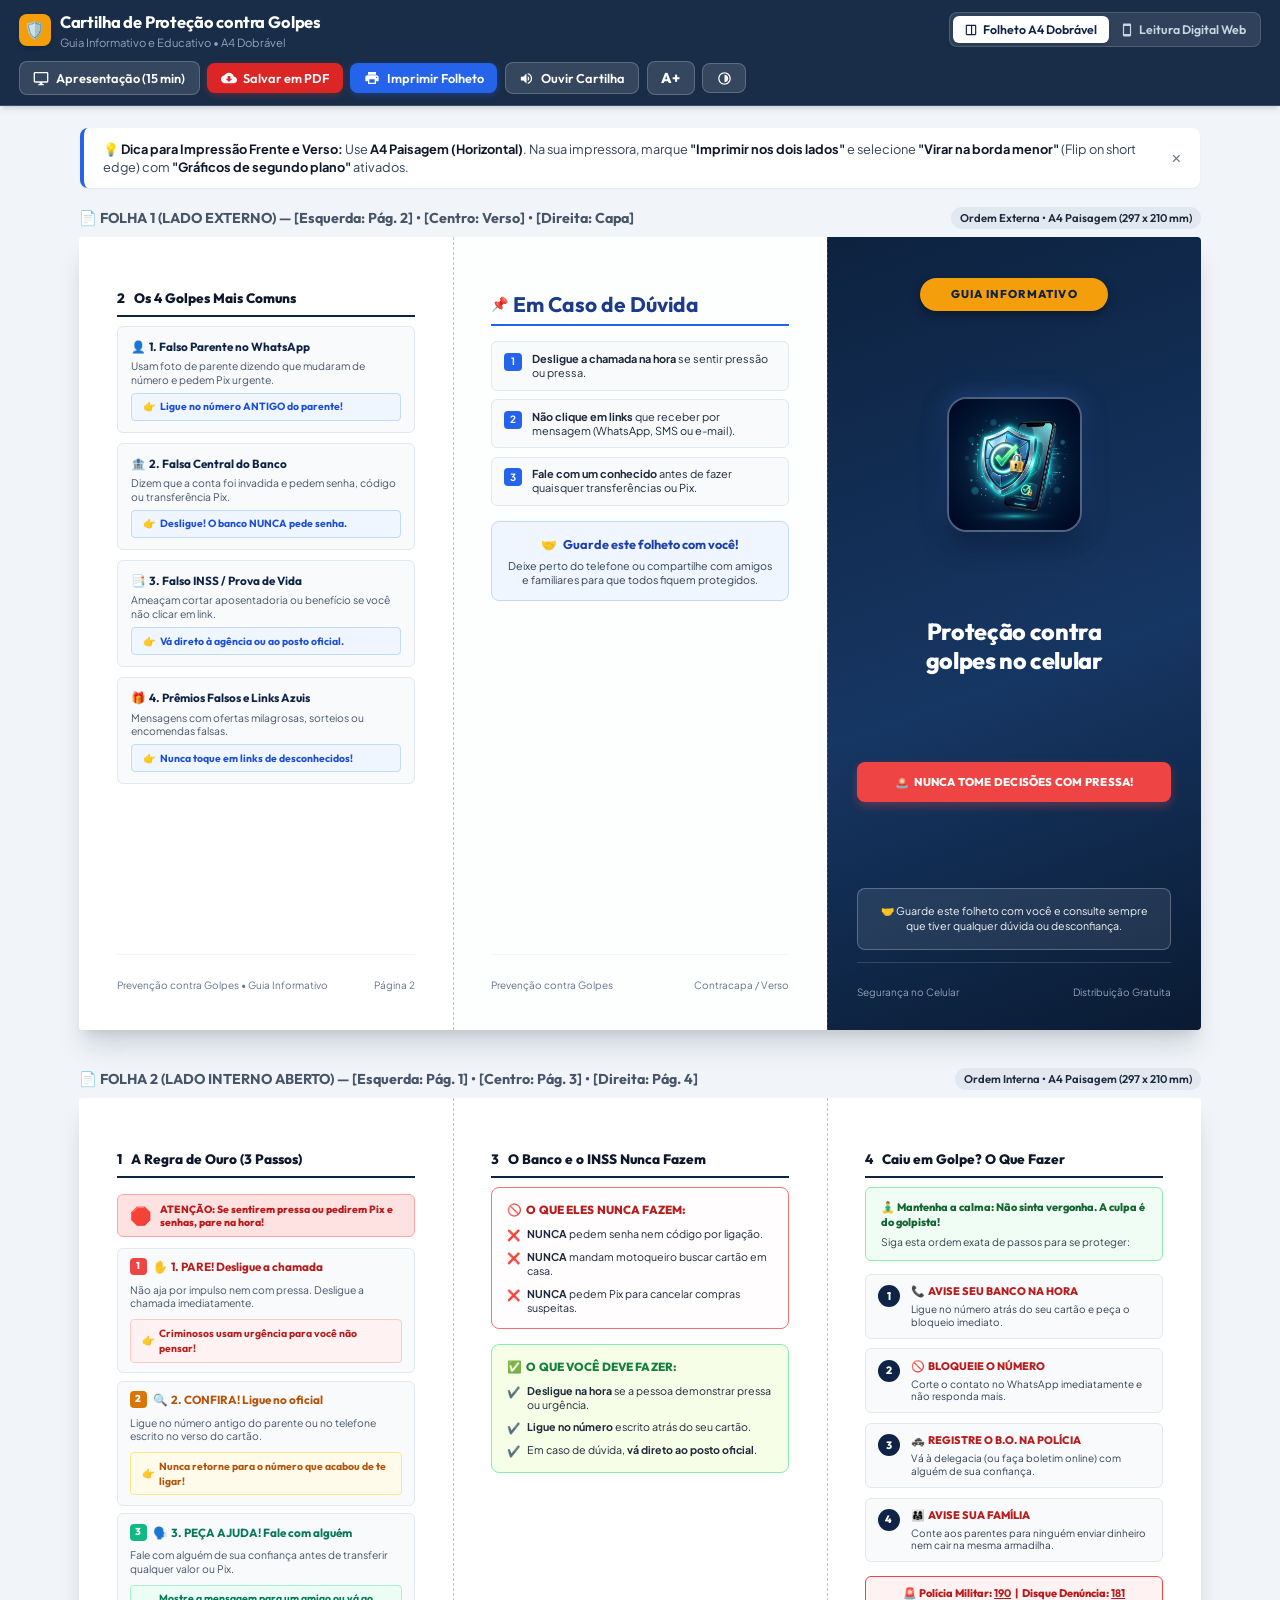
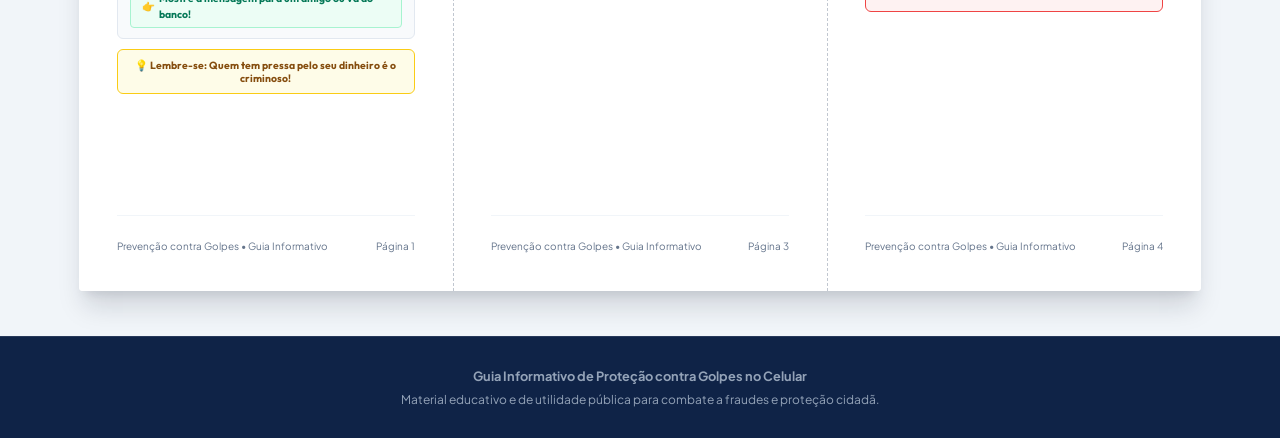
==== commit a988d0cf: "Publicar cartilha e apresentação" ====
--- a/index.html
+++ b/index.html
@@ -115,9 +115,7 @@
     <!-- Dica Amigável para Salvar em PDF / Impressão -->
     <div id="printTipBar" class="print-tip-bar no-print">
       <div>
-        💡 <strong>Dica de Impressão e PDF:</strong> Para gerar um folheto perfeito em papel, use <strong>A4 Paisagem
-          (Horizontal)</strong> e marque a opção <strong>"Gráficos de segundo plano"</strong> nas configurações da sua
-        impressora.
+        💡 <strong>Dica para Impressão Frente e Verso:</strong> Use <strong>A4 Paisagem (Horizontal)</strong>. Na sua impressora, marque <strong>"Imprimir nos dois lados"</strong> e selecione <strong>"Virar na borda menor"</strong> (Flip on short edge) com <strong>"Gráficos de segundo plano"</strong> ativados.
       </div>
       <button id="closeTipBtn" class="close-tip" title="Fechar dica">&times;</button>
     </div>
@@ -132,14 +130,79 @@
         <!-- =================== PÁGINA 1: EXTERNA / VERSO =================== -->
         <div class="sheet-section">
           <div class="sheet-label no-print">
-            <span>📄 FOLHA 1 (EXTERNA) — Verso & Dobras do Folheto</span>
-            <span class="sheet-badge">Formato A4 Paisagem (297 x 210 mm)</span>
+            <span>📄 FOLHA 1 (LADO EXTERNO) — [Esquerda: Pág. 2] • [Centro: Verso] • [Direita: Capa]</span>
+            <span class="sheet-badge">Ordem Externa • A4 Paisagem (297 x 210 mm)</span>
           </div>
 
           <div class="a4-sheet" id="sheetPage1">
 
-            <!-- Painel 1 (Esquerda): Em Caso de Dúvida -->
-            <section class="panel panel-doubt" aria-label="Em Caso de Dúvida">
+            <!-- Painel 1 (Esquerda): Página 2 - Os 4 Golpes Mais Comuns -->
+            <section class="panel panel-scams" aria-label="Os 4 Golpes Mais Comuns">
+              <div class="panel-content">
+                <div class="section-header-line">
+                  <span class="step-num-dark">2</span>
+                  <h2>Os 4 Golpes Mais Comuns</h2>
+                </div>
+
+                <div class="scams-list">
+                  <!-- Golpe 1 -->
+                  <div class="scam-item-card">
+                    <div class="scam-header">
+                      <span aria-hidden="true">👤</span>
+                      <span>1. Falso Parente no WhatsApp</span>
+                    </div>
+                    <p class="scam-desc">Usam foto de parente dizendo que mudaram de número e pedem Pix urgente.</p>
+                    <div class="scam-action">
+                      <span aria-hidden="true">👉</span> Ligue no número ANTIGO do parente!
+                    </div>
+                  </div>
+
+                  <!-- Golpe 2 -->
+                  <div class="scam-item-card">
+                    <div class="scam-header">
+                      <span aria-hidden="true">🏦</span>
+                      <span>2. Falsa Central do Banco</span>
+                    </div>
+                    <p class="scam-desc">Dizem que a conta foi invadida e pedem senha, código ou transferência Pix.</p>
+                    <div class="scam-action">
+                      <span aria-hidden="true">👉</span> Desligue! O banco NUNCA pede senha.
+                    </div>
+                  </div>
+
+                  <!-- Golpe 3 -->
+                  <div class="scam-item-card">
+                    <div class="scam-header">
+                      <span aria-hidden="true">📑</span>
+                      <span>3. Falso INSS / Prova de Vida</span>
+                    </div>
+                    <p class="scam-desc">Ameaçam cortar aposentadoria ou benefício se você não clicar em link.</p>
+                    <div class="scam-action">
+                      <span aria-hidden="true">👉</span> Vá direto à agência ou ao posto oficial.
+                    </div>
+                  </div>
+
+                  <!-- Golpe 4 -->
+                  <div class="scam-item-card">
+                    <div class="scam-header">
+                      <span aria-hidden="true">🎁</span>
+                      <span>4. Prêmios Falsos e Links Azuis</span>
+                    </div>
+                    <p class="scam-desc">Mensagens com ofertas milagrosas, sorteios ou encomendas falsas.</p>
+                    <div class="scam-action">
+                      <span aria-hidden="true">👉</span> Nunca toque em links de desconhecidos!
+                    </div>
+                  </div>
+                </div>
+              </div>
+
+              <footer class="panel-footer">
+                <span>Prevenção contra Golpes • Guia Informativo</span>
+                <span>Página 2</span>
+              </footer>
+            </section>
+
+            <!-- Painel 2 (Centro): Verso / Contracapa - Em Caso de Dúvida -->
+            <section class="panel panel-doubt" aria-label="Verso: Em Caso de Dúvida">
               <div class="panel-content">
                 <div class="section-badge-blue">
                   <span aria-hidden="true">📌</span>
@@ -171,63 +234,7 @@
 
               <footer class="panel-footer">
                 <span>Prevenção contra Golpes</span>
-                <span>Guia Informativo</span>
-              </footer>
-            </section>
-
-            <!-- Painel 2 (Centro): A Regra de Ouro (3 Passos) -->
-            <section class="panel panel-golden-rule" aria-label="A Regra de Ouro">
-              <div class="panel-content">
-                <div class="attention-banner">
-                  <span class="alert-icon" aria-hidden="true">🛑</span>
-                  <p>ATENÇÃO: Se sentirem pressa ou pedirem Pix e senhas, pare na hora!</p>
-                </div>
-
-                <div class="golden-title">
-                  <span class="step-num-dark">1</span>
-                  <h2>A Regra de Ouro (3 Passos)</h2>
-                </div>
-
-                <div class="golden-steps">
-                  <!-- Passo 1 -->
-                  <div class="golden-step-card step-red">
-                    <div class="step-badge-circle">1</div>
-                    <div class="step-card-body">
-                      <h4><span aria-hidden="true">✋</span> PARE!</h4>
-                      <p>Não aja por impulso nem com pressa. <strong>Desligue a chamada</strong> imediatamente.</p>
-                      <span class="step-action-hint">Criminosos usam urgência para impedir você de pensar.</span>
-                    </div>
-                  </div>
-
-                  <!-- Passo 2 -->
-                  <div class="golden-step-card step-amber">
-                    <div class="step-badge-circle">2</div>
-                    <div class="step-card-body">
-                      <h4><span aria-hidden="true">🔍</span> CONFIRA!</h4>
-                      <p>Ligue no <strong>número antigo</strong> do parente ou no telefone escrito no verso do cartão.</p>
-                      <span class="step-action-hint">Nunca retorne para o mesmo número que ligou para você.</span>
-                    </div>
-                  </div>
-
-                  <!-- Passo 3 -->
-                  <div class="golden-step-card step-green">
-                    <div class="step-badge-circle">3</div>
-                    <div class="step-card-body">
-                      <h4><span aria-hidden="true">🗣️</span> PEÇA AJUDA!</h4>
-                      <p>Fale com alguém de sua <strong>confiança</strong> antes de enviar qualquer quantia em dinheiro.</p>
-                      <span class="step-action-hint">Mostre a mensagem a um amigo ou familiar próximo.</span>
-                    </div>
-                  </div>
-                </div>
-
-                <div class="golden-tip-box">
-                  💡 <strong>Lembre-se:</strong> Quem tem pressa pelo seu dinheiro é o criminoso!
-                </div>
-              </div>
-
-              <footer class="panel-footer">
-                <span>Prevenção contra Golpes • Guia Informativo</span>
-                <span>Página 1</span>
+                <span>Contracapa / Verso</span>
               </footer>
             </section>
 
@@ -268,74 +275,74 @@
         <!-- =================== PÁGINA 2: INTERNA / FRENTE ABERTA =================== -->
         <div class="sheet-section">
           <div class="sheet-label no-print">
-            <span>📄 FOLHA 2 (INTERNA) — Conteúdo Aberto do Folheto</span>
-            <span class="sheet-badge">Formato A4 Paisagem (297 x 210 mm)</span>
+            <span>📄 FOLHA 2 (LADO INTERNO ABERTO) — [Esquerda: Pág. 1] • [Centro: Pág. 3] • [Direita: Pág. 4]</span>
+            <span class="sheet-badge">Ordem Interna • A4 Paisagem (297 x 210 mm)</span>
           </div>
 
           <div class="a4-sheet" id="sheetPage2">
 
-            <!-- Painel 4 (Esquerda): Os 4 Golpes Mais Comuns -->
-            <section class="panel panel-scams" aria-label="Os 4 Golpes Mais Comuns">
+            <!-- Painel 4 (Esquerda): Página 1 - A Regra de Ouro (3 Passos) -->
+            <section class="panel panel-golden-rule" aria-label="A Regra de Ouro">
               <div class="panel-content">
                 <div class="section-header-line">
-                  <span class="step-num-dark">2</span>
-                  <h2>Os 4 Golpes Mais Comuns</h2>
-                </div>
-
-                <div class="scams-list">
-                  <!-- Golpe 1 -->
-                  <div class="scam-item-card">
-                    <div class="scam-header">
-                      <span aria-hidden="true">👤</span>
-                      <span>1. Falso Parente no WhatsApp</span>
-                    </div>
-                    <p class="scam-desc">Usam foto de parente dizendo que mudaram de número e pedem Pix urgente.</p>
-                    <div class="scam-action">
-                      <span aria-hidden="true">👉</span> Ligue no número ANTIGO do parente!
-                    </div>
-                  </div>
-
-                  <!-- Golpe 2 -->
-                  <div class="scam-item-card">
-                    <div class="scam-header">
-                      <span aria-hidden="true">🏦</span>
-                      <span>2. Falsa Central do Banco</span>
-                    </div>
-                    <p class="scam-desc">Dizem que a conta foi invadida e pedem senha, código ou transferência Pix.</p>
-                    <div class="scam-action">
-                      <span aria-hidden="true">👉</span> Desligue! O banco NUNCA pede senha.
-                    </div>
-                  </div>
-
-                  <!-- Golpe 3 -->
-                  <div class="scam-item-card">
-                    <div class="scam-header">
-                      <span aria-hidden="true">📑</span>
-                      <span>3. Falso INSS / Prova de Vida</span>
-                    </div>
-                    <p class="scam-desc">Ameaçam cortar aposentadoria ou benefício se você não clicar em link.</p>
-                    <div class="scam-action">
-                      <span aria-hidden="true">👉</span> Vá direto à agência ou ao posto oficial.
-                    </div>
-                  </div>
-
-                  <!-- Golpe 4 -->
-                  <div class="scam-item-card">
-                    <div class="scam-header">
-                      <span aria-hidden="true">🎁</span>
-                      <span>4. Prêmios Falsos e Links Azuis</span>
-                    </div>
-                    <p class="scam-desc">Mensagens com ofertas milagrosas, sorteios ou encomendas falsas.</p>
-                    <div class="scam-action">
-                      <span aria-hidden="true">👉</span> Nunca toque em links de desconhecidos!
-                    </div>
-                  </div>
+                  <span class="step-num-dark">1</span>
+                  <h2>A Regra de Ouro (3 Passos)</h2>
+                </div>
+
+                <div class="attention-banner">
+                  <span class="alert-icon" aria-hidden="true">🛑</span>
+                  <p>ATENÇÃO: Se sentirem pressa ou pedirem Pix e senhas, pare na hora!</p>
+                </div>
+
+                <div class="golden-steps">
+                  <!-- Passo 1 -->
+                  <div class="golden-step-card">
+                    <div class="scam-header" style="color: #b91c1c;">
+                      <span class="step-badge-mini badge-red">1</span>
+                      <span aria-hidden="true">✋</span>
+                      <span>1. PARE! Desligue a chamada</span>
+                    </div>
+                    <p class="scam-desc">Não aja por impulso nem com pressa. Desligue a chamada imediatamente.</p>
+                    <div class="scam-action action-red">
+                      <span aria-hidden="true">👉</span> Criminosos usam urgência para você não pensar!
+                    </div>
+                  </div>
+
+                  <!-- Passo 2 -->
+                  <div class="golden-step-card">
+                    <div class="scam-header" style="color: #b45309;">
+                      <span class="step-badge-mini badge-amber">2</span>
+                      <span aria-hidden="true">🔍</span>
+                      <span>2. CONFIRA! Ligue no oficial</span>
+                    </div>
+                    <p class="scam-desc">Ligue no número antigo do parente ou no telefone escrito no verso do cartão.</p>
+                    <div class="scam-action action-amber">
+                      <span aria-hidden="true">👉</span> Nunca retorne para o número que acabou de te ligar!
+                    </div>
+                  </div>
+
+                  <!-- Passo 3 -->
+                  <div class="golden-step-card">
+                    <div class="scam-header" style="color: #047857;">
+                      <span class="step-badge-mini badge-green">3</span>
+                      <span aria-hidden="true">🗣️</span>
+                      <span>3. PEÇA AJUDA! Fale com alguém</span>
+                    </div>
+                    <p class="scam-desc">Fale com alguém de sua confiança antes de transferir qualquer valor ou Pix.</p>
+                    <div class="scam-action action-green">
+                      <span aria-hidden="true">👉</span> Mostre a mensagem para um amigo ou vá ao banco!
+                    </div>
+                  </div>
+                </div>
+
+                <div class="golden-tip-box">
+                  💡 <strong>Lembre-se:</strong> Quem tem pressa pelo seu dinheiro é o criminoso!
                 </div>
               </div>
 
               <footer class="panel-footer">
                 <span>Prevenção contra Golpes • Guia Informativo</span>
-                <span>Página 2</span>
+                <span>Página 1</span>
               </footer>
             </section>
 
@@ -765,9 +772,9 @@
         <li><strong>Destino / Impressora:</strong> Escolha <em>"Salvar como PDF"</em> (ou sua impressora física).</li>
         <li><strong>Layout:</strong> Selecione <strong>Paisagem (Horizontal)</strong>.</li>
         <li><strong>Tamanho do papel:</strong> <strong>A4</strong>.</li>
-        <li><strong>Mais definições:</strong> Marque a caixa <strong>"Gráficos de segundo plano"</strong> para que as
-          cores fiquem perfeitas.</li>
-        <li><strong>Margens:</strong> Deixe em <strong>Nenhuma</strong> ou <strong>Padrão</strong>.</li>
+        <li><strong>Frente e Verso (Duplex):</strong> Marque <strong>"Imprimir nos dois lados"</strong> e selecione <strong>"Virar na borda menor"</strong> (Flip on short edge).</li>
+        <li><strong>Mais definições:</strong> Marque a caixa <strong>"Gráficos de segundo plano"</strong> para que as cores fiquem perfeitas.</li>
+        <li><strong>Ordem das Dobras:</strong> Ao dobrar o papel, a <em>Capa</em> fica na frente, ao abrir vê-se a <em>Página 1</em>, e ao abrir totalmente revelam-se em sequência as <em>Páginas 2, 3 e 4</em>!</li>
       </ul>
 
       <div class="modal-actions">
--- a/style.css
+++ b/style.css
@@ -417,6 +417,7 @@
    ========================================================================== */
 
 /* Painel 1.1 - Em Caso de Dúvida */
+/* Painel 1.1 - Em Caso de Dúvida / Verso */
 .panel-doubt {
   background: #fdfefe;
 }
@@ -425,7 +426,8 @@
   flex: 1;
   display: flex;
   flex-direction: column;
-  justify-content: space-between;
+  justify-content: flex-start;
+  gap: 2.5mm;
 }
 
 .section-badge-blue {
@@ -433,12 +435,12 @@
   align-items: center;
   gap: 0.35rem;
   font-family: var(--font-heading);
-  font-size: 11pt;
+  font-size: 10.5pt;
   font-weight: 700;
   color: #1e3a8a;
-  margin-bottom: 3mm;
+  margin-bottom: 1.5mm;
   border-bottom: 2px solid #2563eb;
-  padding-bottom: 1.5mm;
+  padding-bottom: 1.2mm;
   width: 100%;
 }
 
@@ -446,20 +448,18 @@
   list-style: none;
   display: flex;
   flex-direction: column;
-  justify-content: space-evenly;
-  flex: 1;
-  margin: 2mm 0 4mm;
+  gap: 2.2mm;
 }
 
 .doubt-item {
   display: flex;
   align-items: flex-start;
-  gap: 3mm;
-  font-size: 9pt;
+  gap: 2.8mm;
+  font-size: 8.2pt;
   color: #1e293b;
-  line-height: 1.35;
+  line-height: 1.3;
   background: #f8fafc;
-  padding: 3.5mm 4mm;
+  padding: 2.5mm 3.2mm;
   border-radius: 6px;
   border: 1px solid #e2e8f0;
 }
@@ -467,10 +467,10 @@
 .doubt-num {
   background: #2563eb;
   color: #ffffff;
-  font-size: 8pt;
+  font-size: 7.5pt;
   font-weight: 700;
-  width: 20px;
-  height: 20px;
+  width: 18px;
+  height: 18px;
   border-radius: 4px;
   display: flex;
   align-items: center;
@@ -480,20 +480,20 @@
 }
 
 .keep-booklet-box {
-  margin-top: 0;
+  margin-top: 1.5mm;
   background: #eff6ff;
   border: 1px solid #bfdbfe;
   border-radius: 8px;
-  padding: 4.5mm 4.5mm;
+  padding: 3.5mm 4mm;
   text-align: center;
 }
 
 .keep-booklet-box h4 {
   font-family: var(--font-heading);
-  font-size: 10pt;
+  font-size: 9.5pt;
   font-weight: 700;
   color: #1e40af;
-  margin-bottom: 2mm;
+  margin-bottom: 1.5mm;
   display: flex;
   align-items: center;
   justify-content: center;
@@ -501,12 +501,12 @@
 }
 
 .keep-booklet-box p {
-  font-size: 8.5pt;
+  font-size: 8pt;
   color: #334155;
-  line-height: 1.35;
-}
-
-/* Painel 1.2 - Regra de Ouro (Centro / Verso) */
+  line-height: 1.3;
+}
+
+/* Painel 1.2 - Regra de Ouro (Página 1) */
 .panel-golden-rule {
   background: #ffffff;
 }
@@ -515,125 +515,86 @@
   flex: 1;
   display: flex;
   flex-direction: column;
-  justify-content: space-between;
+  justify-content: flex-start;
+  gap: 1.8mm;
 }
 
 .attention-banner {
   background: #fee2e2;
-  border: 1.5px solid #ef4444;
-  border-radius: 8px;
-  padding: 3mm 4mm;
-  display: flex;
-  align-items: center;
-  gap: 2.5mm;
-  margin-bottom: 0;
+  border: 1px solid #fca5a5;
+  border-radius: 6px;
+  padding: 2mm 3.2mm;
+  display: flex;
+  align-items: center;
+  gap: 2.2mm;
+  margin: 0 0 1mm 0;
 }
 
 .attention-banner .alert-icon {
-  font-size: 14pt;
+  font-size: 13pt;
   color: #dc2626;
   flex-shrink: 0;
 }
 
 .attention-banner p {
   font-family: var(--font-heading);
-  font-size: 8.2pt;
+  font-size: 7.8pt;
   font-weight: 800;
   color: #b91c1c;
   line-height: 1.25;
 }
 
-.golden-title {
-  display: flex;
-  align-items: center;
-  gap: 2.5mm;
-  font-family: var(--font-heading);
-  font-size: 10.2pt;
-  font-weight: 800;
-  color: #0f172a;
-  margin: 1.5mm 0 1mm;
-  white-space: nowrap;
-}
-
-.golden-title h2 {
-  font-size: 10.2pt;
-  font-weight: 800;
-  white-space: nowrap;
-}
-
 .golden-steps {
   display: flex;
   flex-direction: column;
-  gap: 2.5mm;
+  gap: 2mm;
 }
 
 .golden-step-card {
-  display: flex;
-  align-items: flex-start;
-  gap: 3mm;
-  padding: 3mm 3.5mm;
-  border-radius: 8px;
-  border: 1.5px solid;
-}
-
-.golden-step-card.step-red {
-  background: #fff5f5;
-  border-color: #f87171;
-}
-.golden-step-card.step-amber {
+  background: #f8fafc;
+  border: 1px solid #e2e8f0;
+  border-radius: 6px;
+  padding: 2.5mm 3.2mm;
+  display: flex;
+  flex-direction: column;
+  gap: 0.8mm;
+}
+
+.step-badge-mini {
+  width: 17px;
+  height: 17px;
+  border-radius: 4px;
+  color: #ffffff;
+  display: inline-flex;
+  align-items: center;
+  justify-content: center;
+  font-family: var(--font-heading);
+  font-size: 7.5pt;
+  font-weight: 800;
+  flex-shrink: 0;
+  margin-right: 0.15rem;
+}
+
+.badge-red { background: #ef4444; }
+.badge-amber { background: #d97706; }
+.badge-green { background: #10b981; }
+
+.scam-action.action-red {
+  background: #fef2f2;
+  border: 1px solid #fecaca;
+  color: #b91c1c;
+}
+
+.scam-action.action-amber {
   background: #fffbeb;
-  border-color: #fbbf24;
-}
-.golden-step-card.step-green {
+  border: 1px solid #fde68a;
+  color: #b45309;
+}
+
+.scam-action.action-green {
   background: #ecfdf5;
-  border-color: #34d399;
-}
-
-.step-badge-circle {
-  width: 24px;
-  height: 24px;
-  border-radius: 50%;
-  color: #ffffff;
-  display: flex;
-  align-items: center;
-  justify-content: center;
-  font-family: var(--font-heading);
-  font-size: 9.5pt;
-  font-weight: 800;
-  flex-shrink: 0;
-  margin-top: 1px;
-}
-
-.step-red .step-badge-circle { background: #ef4444; }
-.step-amber .step-badge-circle { background: #d97706; }
-.step-green .step-badge-circle { background: #10b981; }
-
-.step-card-body h4 {
-  font-family: var(--font-heading);
-  font-size: 9pt;
-  font-weight: 800;
-  margin-bottom: 0.8mm;
-  display: flex;
-  align-items: center;
-  gap: 0.25rem;
-}
-.step-red h4 { color: #b91c1c; }
-.step-amber h4 { color: #b45309; }
-.step-green h4 { color: #047857; }
-
-.step-card-body p {
-  font-size: 7.8pt;
-  color: #334155;
-  line-height: 1.25;
-}
-
-.step-action-hint {
-  display: block;
-  font-size: 7pt;
-  font-weight: 600;
-  color: #64748b;
-  margin-top: 0.8mm;
-  line-height: 1.2;
+  border: 1px solid #a7f3d0;
+  color: #047857;
 }
 
 .golden-tip-box {
@@ -641,11 +602,13 @@
   border: 1.5px solid #facc15;
   border-radius: 6px;
   padding: 2.2mm 3.2mm;
+  font-family: var(--font-heading);
   font-size: 7.8pt;
+  font-weight: 700;
   color: #854d0e;
-  line-height: 1.28;
+  line-height: 1.25;
   text-align: center;
-  margin-top: 0.5mm;
+  margin-top: 1mm;
 }
 
 /* Painel 1.3 - Capa Principal (Direita / Dobra frontal) */
@@ -779,14 +742,21 @@
 .section-header-line {
   display: flex;
   align-items: center;
-  gap: 3mm;
-  font-family: var(--font-heading);
-  font-size: 11pt;
+  gap: 2.5mm;
+  font-family: var(--font-heading);
+  font-size: 10.2pt;
   font-weight: 800;
   color: #0f172a;
   border-bottom: 2px solid #0f2347;
-  padding-bottom: 2mm;
-  margin-bottom: 3.5mm;
+  padding-bottom: 1.5mm;
+  margin-bottom: 2.5mm;
+  white-space: nowrap;
+}
+
+.section-header-line h2 {
+  font-size: 10.2pt;
+  font-weight: 800;
+  white-space: nowrap;
 }
 
 .scams-list {
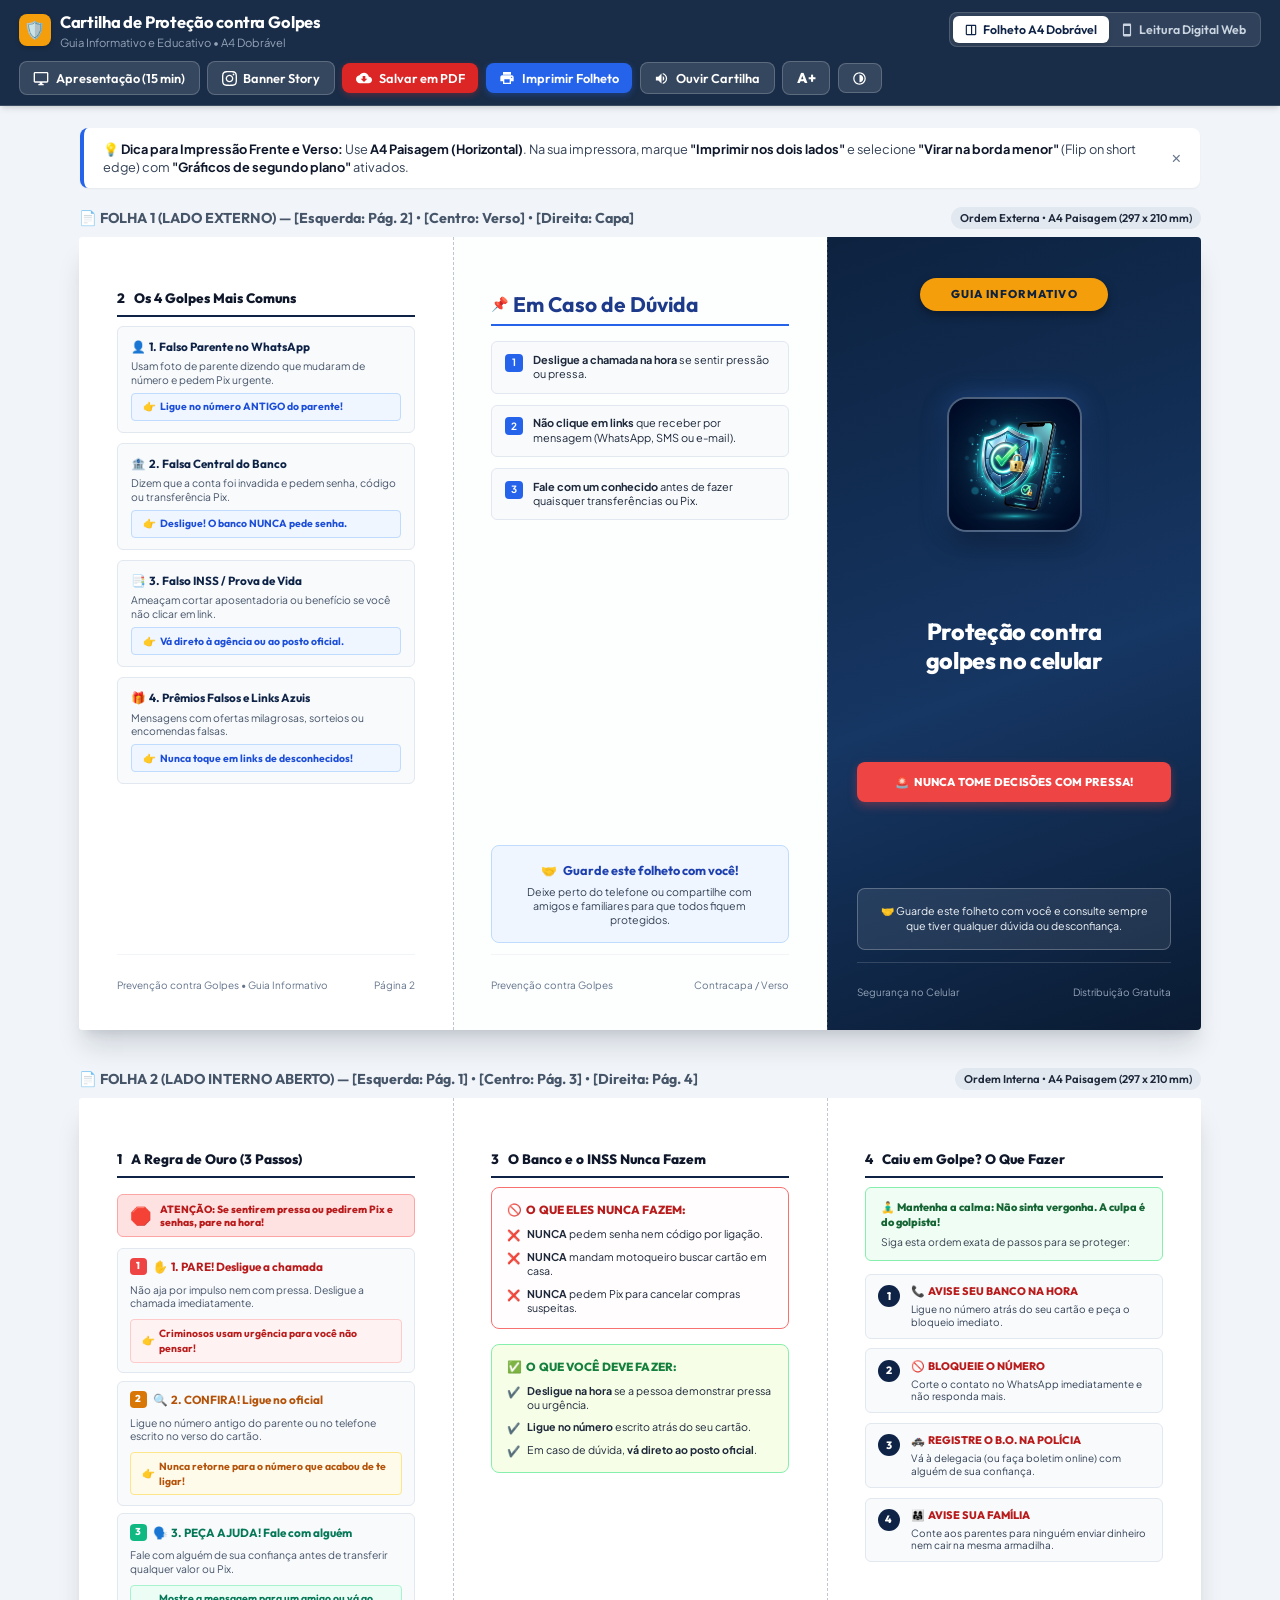
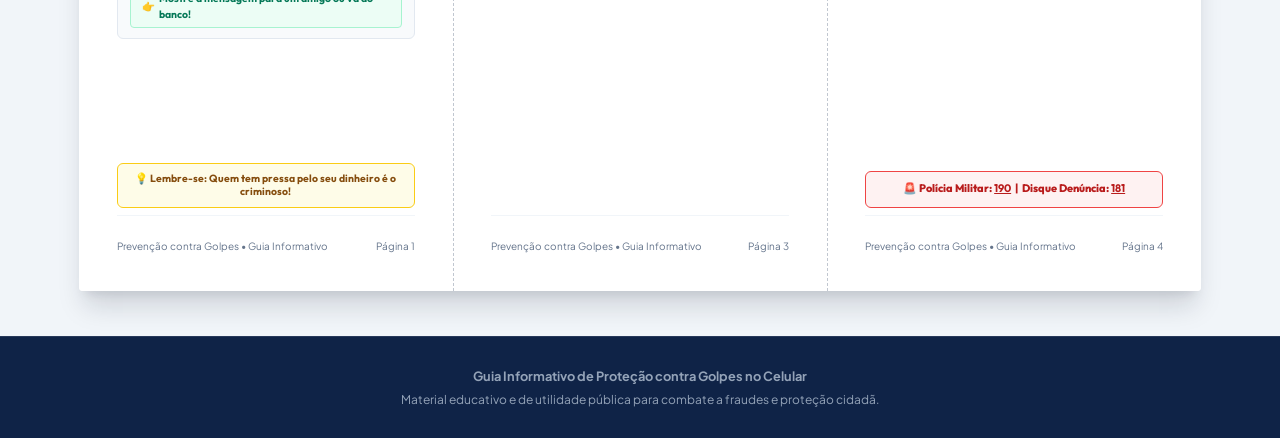
==== commit f6081f1a: "Publicar cartilha e apresentação" ====
--- a/index.html
+++ b/index.html
@@ -61,6 +61,16 @@
               d="M21 3H3c-1.1 0-2 .9-2 2v12c0 1.1.9 2 2 2h7v2H8v2h8v-2h-2v-2h7c1.1 0 2-.9 2-2V5c0-1.1-.9-2-2-2zm0 14H3V5h18v12z" />
           </svg>
           Apresentação (15 min)
+        </a>
+
+        <!-- Banner Story (Divulgação) -->
+        <a href="banner-story.html" class="btn btn-ghost"
+          title="Gerar banner para Stories do Instagram e Status do WhatsApp">
+          <svg width="15" height="15" viewBox="0 0 24 24" fill="currentColor">
+            <path
+              d="M12 2.163c3.204 0 3.584.012 4.85.07 3.252.148 4.771 1.691 4.919 4.919.058 1.265.069 1.645.069 4.849 0 3.205-.012 3.584-.069 4.849-.149 3.225-1.664 4.771-4.919 4.919-1.266.058-1.644.07-4.85.07-3.204 0-3.584-.012-4.849-.07-3.26-.149-4.771-1.699-4.919-4.92-.058-1.265-.07-1.644-.07-4.849 0-3.204.013-3.583.07-4.849.149-3.227 1.664-4.771 4.919-4.919 1.266-.057 1.645-.069 4.849-.069zm0-2.163c-3.259 0-3.667.014-4.947.072-4.358.2-6.78 2.618-6.98 6.98-.059 1.281-.073 1.689-.073 4.948 0 3.259.014 3.668.072 4.948.2 4.358 2.618 6.78 6.98 6.98 1.281.058 1.689.072 4.948.072 3.259 0 3.668-.014 4.948-.072 4.354-.2 6.782-2.618 6.979-6.98.059-1.28.073-1.689.073-4.948 0-3.259-.014-3.667-.072-4.947-.196-4.354-2.617-6.78-6.979-6.98-1.281-.059-1.69-.073-4.949-.073zm0 5.838c-3.403 0-6.162 2.759-6.162 6.162s2.759 6.163 6.162 6.163 6.162-2.759 6.162-6.163c0-3.403-2.759-6.162-6.162-6.162zm0 10.162c-2.209 0-4-1.79-4-4 0-2.209 1.791-4 4-4s4 1.791 4 4c0 2.21-1.791 4-4 4zm6.406-11.845c-.796 0-1.441.645-1.441 1.44s.645 1.44 1.441 1.44c.795 0 1.439-.645 1.439-1.44s-.644-1.44-1.439-1.44z" />
+          </svg>
+          Banner Story
         </a>
 
         <!-- Salvar / Baixar PDF -->
--- a/style.css
+++ b/style.css
@@ -448,7 +448,7 @@
   list-style: none;
   display: flex;
   flex-direction: column;
-  gap: 2.2mm;
+  gap: 3mm;
 }
 
 .doubt-item {
@@ -457,9 +457,9 @@
   gap: 2.8mm;
   font-size: 8.2pt;
   color: #1e293b;
-  line-height: 1.3;
+  line-height: 1.32;
   background: #f8fafc;
-  padding: 2.5mm 3.2mm;
+  padding: 2.8mm 3.5mm;
   border-radius: 6px;
   border: 1px solid #e2e8f0;
 }
@@ -480,11 +480,12 @@
 }
 
 .keep-booklet-box {
-  margin-top: 1.5mm;
+  margin-top: auto;
+  margin-bottom: 3mm;
   background: #eff6ff;
-  border: 1px solid #bfdbfe;
+  border: 1.5px solid #bfdbfe;
   border-radius: 8px;
-  padding: 3.5mm 4mm;
+  padding: 4mm 4.5mm;
   text-align: center;
 }
 
@@ -608,7 +609,8 @@
   color: #854d0e;
   line-height: 1.25;
   text-align: center;
-  margin-top: 1mm;
+  margin-top: auto;
+  margin-bottom: 2mm;
 }
 
 /* Painel 1.3 - Capa Principal (Direita / Dobra frontal) */
@@ -950,7 +952,8 @@
 }
 
 .police-box {
-  margin-top: 3.5mm;
+  margin-top: auto;
+  margin-bottom: 2mm;
   background: #fef2f2;
   border: 1.5px solid #ef4444;
   border-radius: 6px;
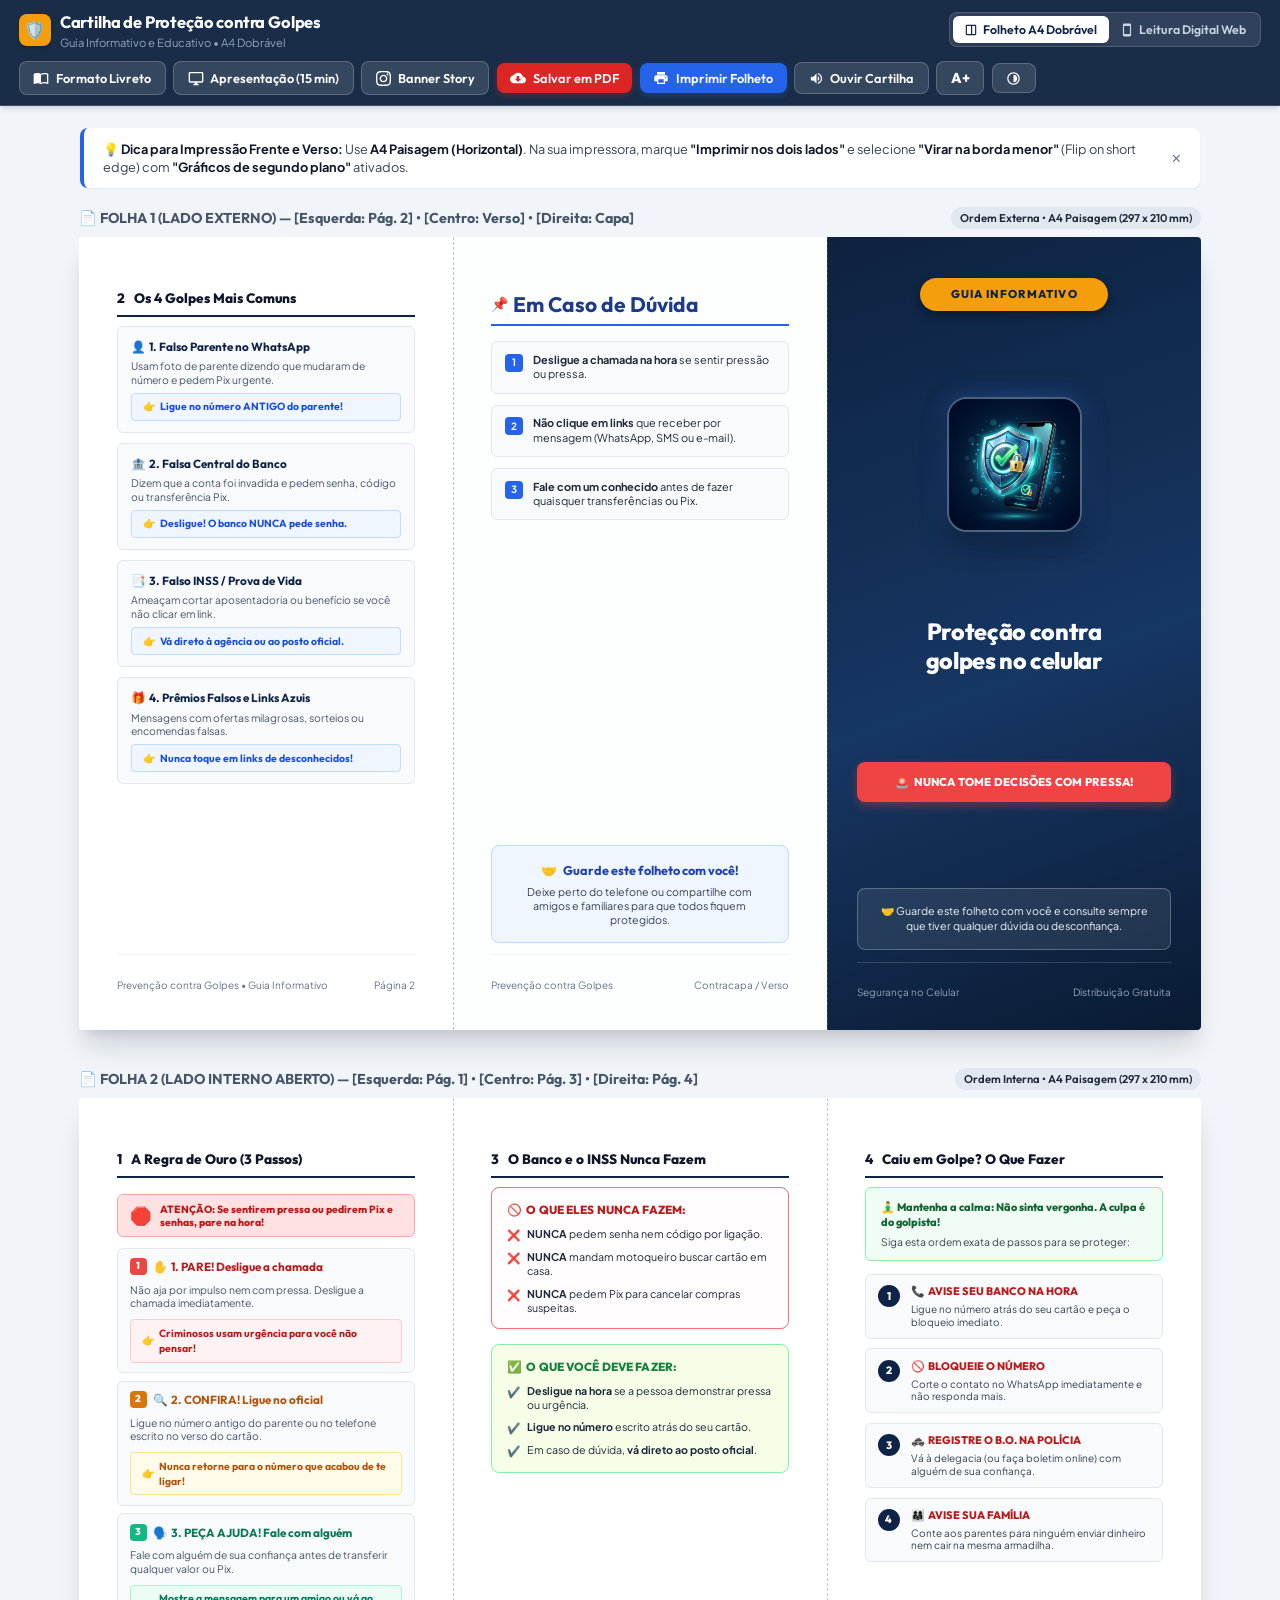
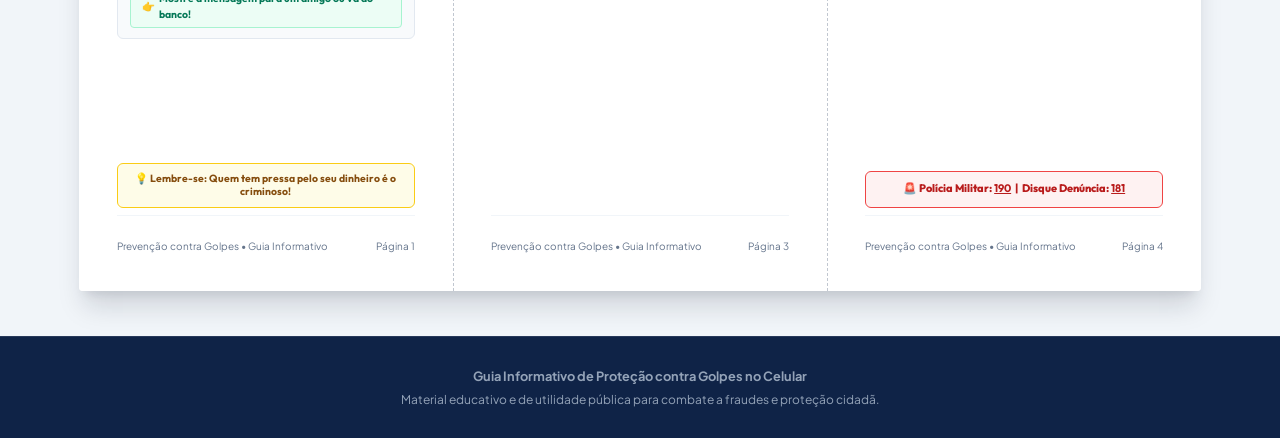
==== commit e3cc8c71: "livreto" ====
--- a/index.html
+++ b/index.html
@@ -53,6 +53,16 @@
 
       <!-- Ações: Download PDF, Impressão e Acessibilidade -->
       <div class="toolbar-actions">
+        <!-- Formato de Livreto (Capa Branca & Contracapas Vazias) -->
+        <a href="livreto.html" class="btn btn-ghost"
+          title="Abrir versão em formato de livreto (dobra ao meio) com capa branca e contracapas vazias">
+          <svg width="16" height="16" viewBox="0 0 24 24" fill="currentColor">
+            <path
+              d="M21 5c-1.11-.35-2.33-.5-3.5-.5-1.95 0-4.05.4-5.5 1.5-1.45-1.1-3.55-1.5-5.5-1.5S2.45 4.9 1 6v14.65c0 .25.25.5.5.5.1 0 .15-.05.25-.05C3.1 20.45 5.05 20 6.5 20c1.95 0 4.05.4 5.5 1.5 1.35-.85 3.8-1.5 5.5-1.5 1.65 0 3.35.3 4.75 1.05.1.05.15.05.25.05.25 0 .5-.25.5-.5V6c-.6-.45-1.25-.75-2-1zm0 13.5c-1.1-.35-2.3-.5-3.5-.5-1.7 0-4.15.65-5.5 1.5V8c1.35-.85 3.8-1.5 5.5-1.5 1.2 0 2.4.15 3.5.5v11.5z" />
+          </svg>
+          Formato Livreto
+        </a>
+
         <!-- Apresentação para Palestra (15 min) -->
         <a href="apresentacao.html" class="btn btn-ghost"
           title="Abrir apresentação de slides interativa para palestra de 15 minutos">
